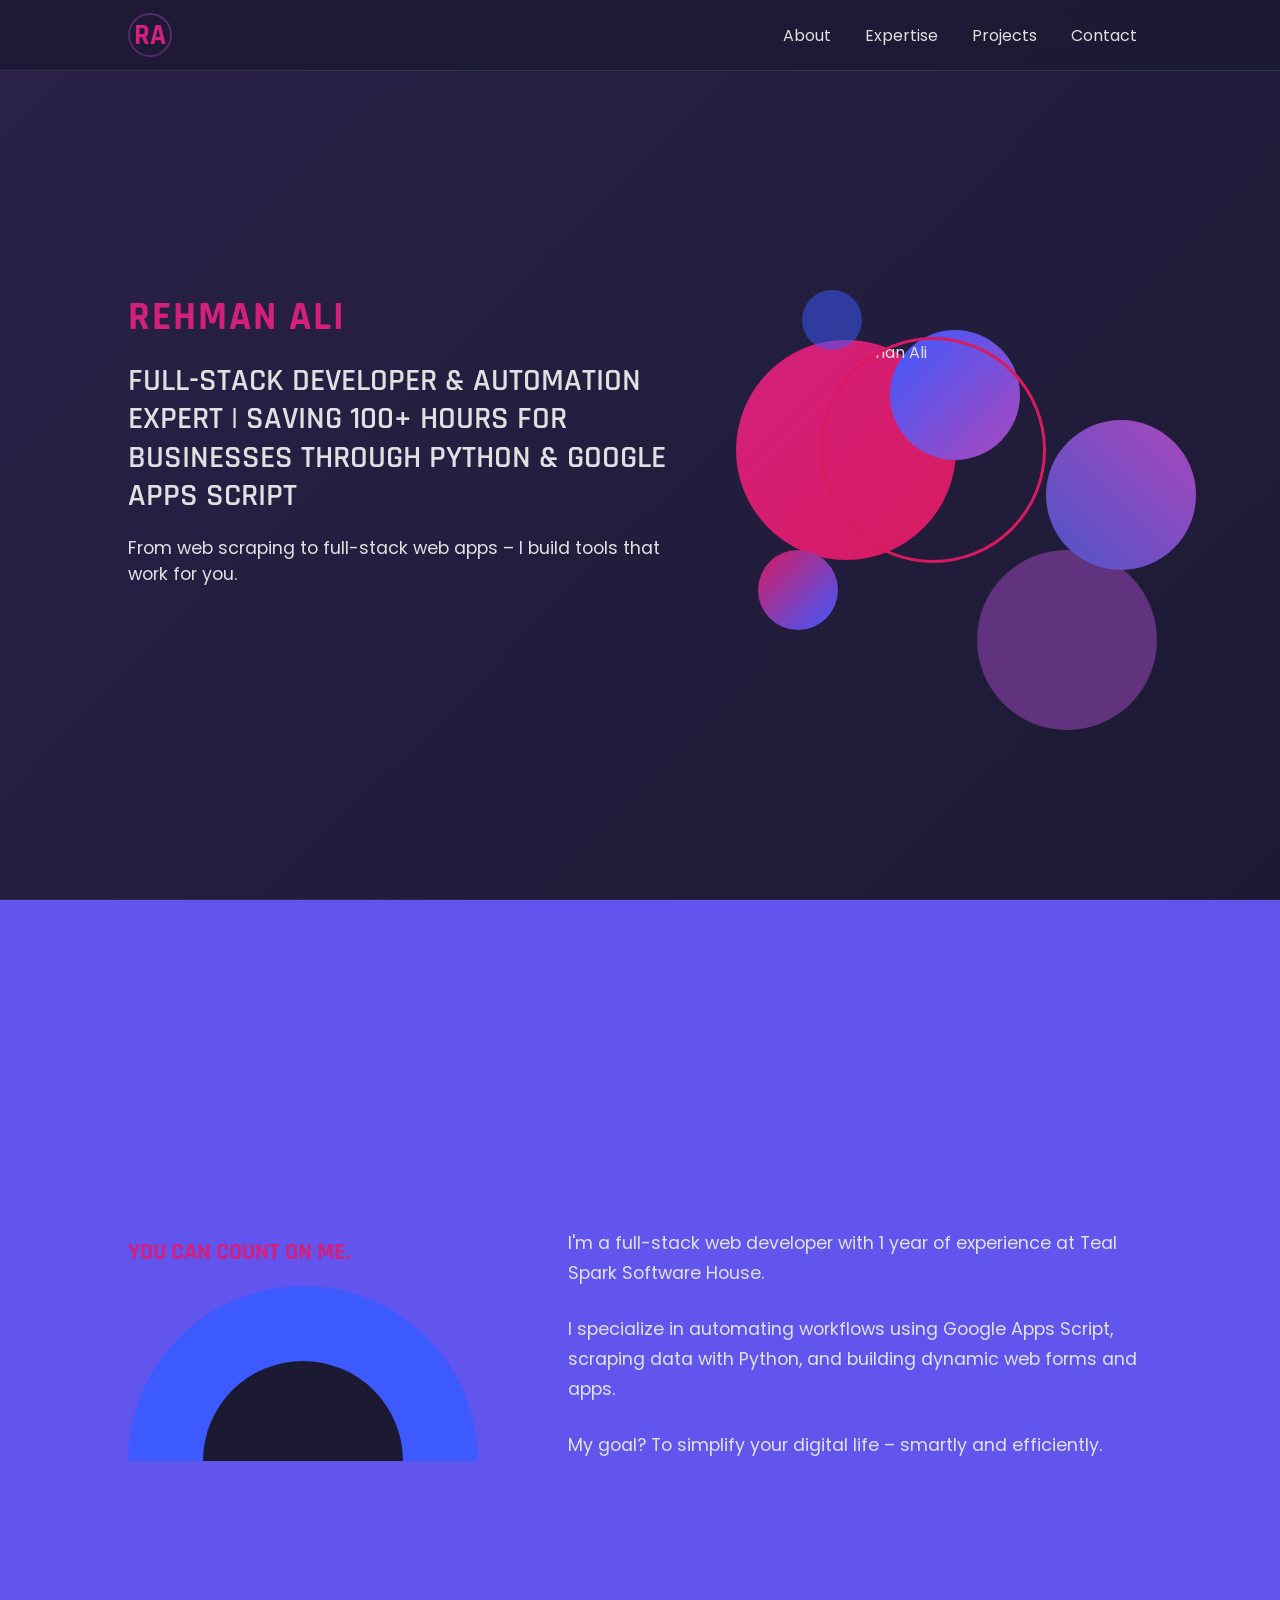
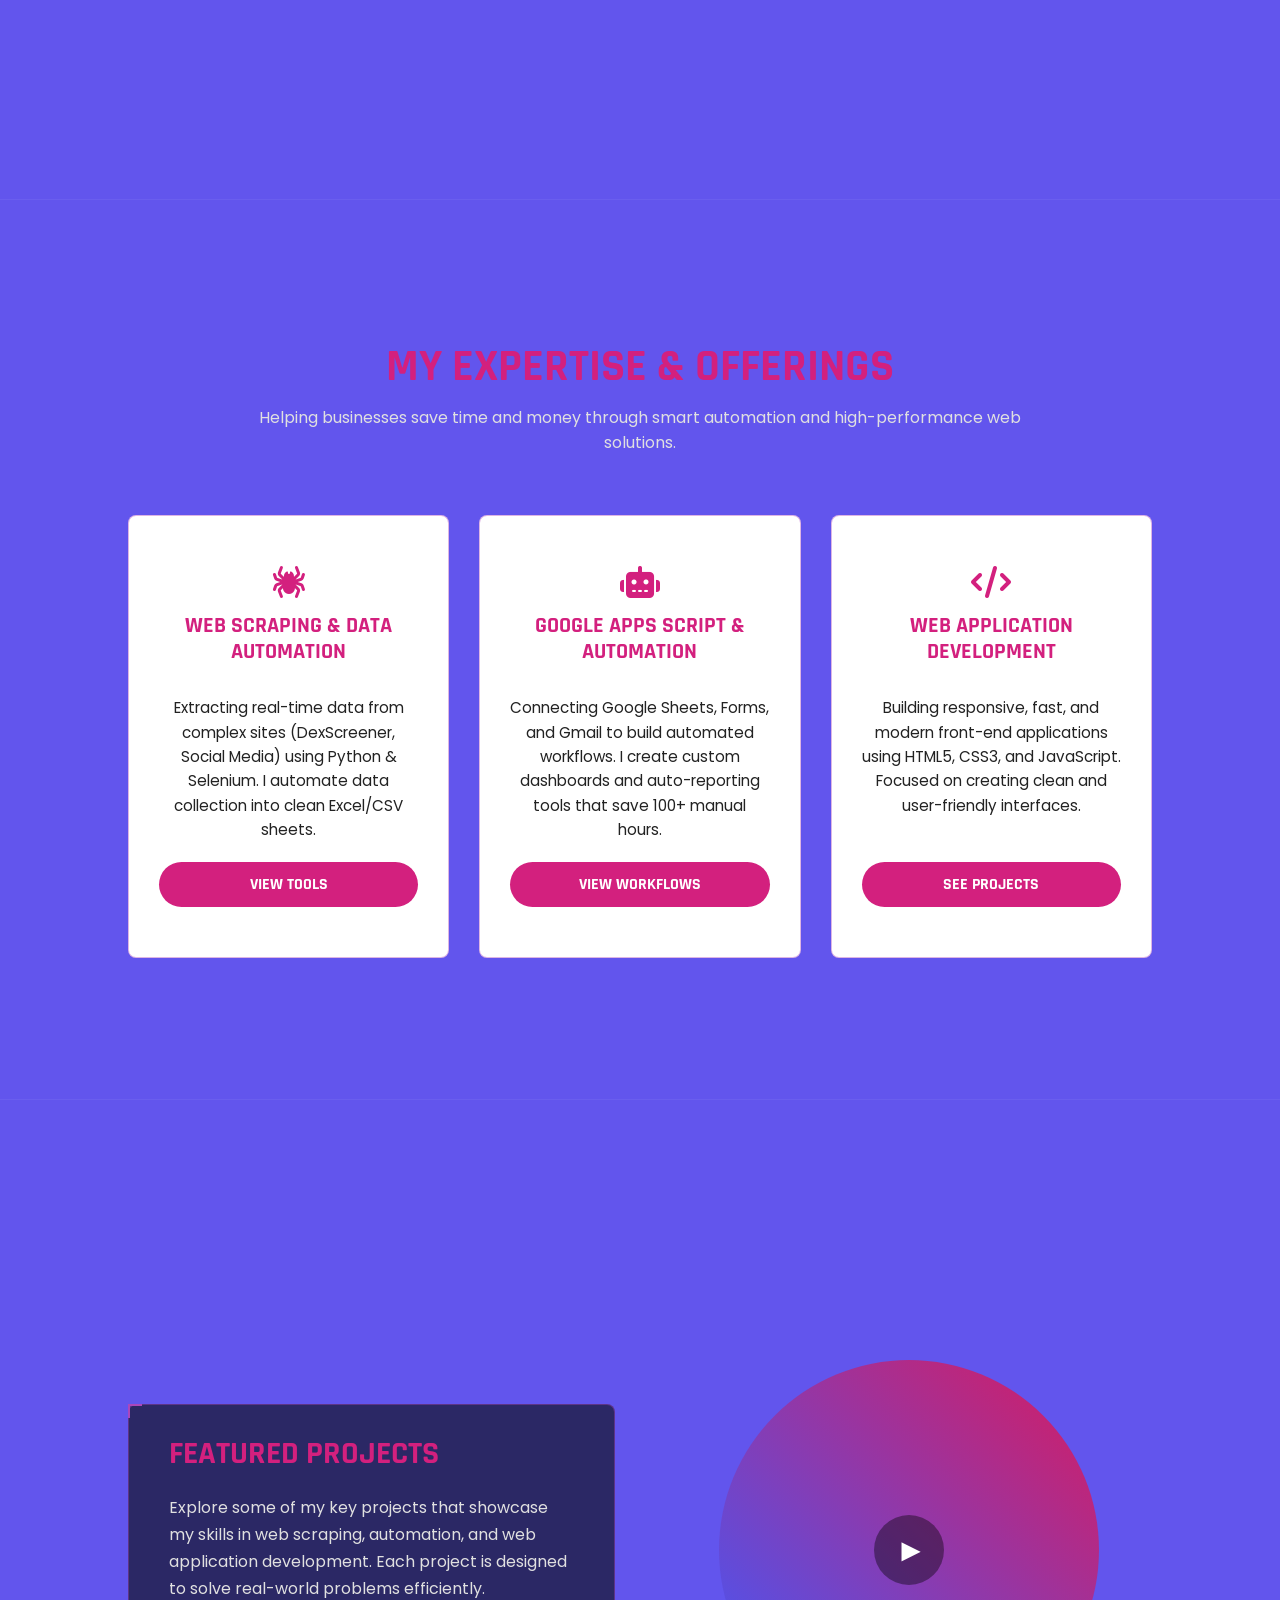
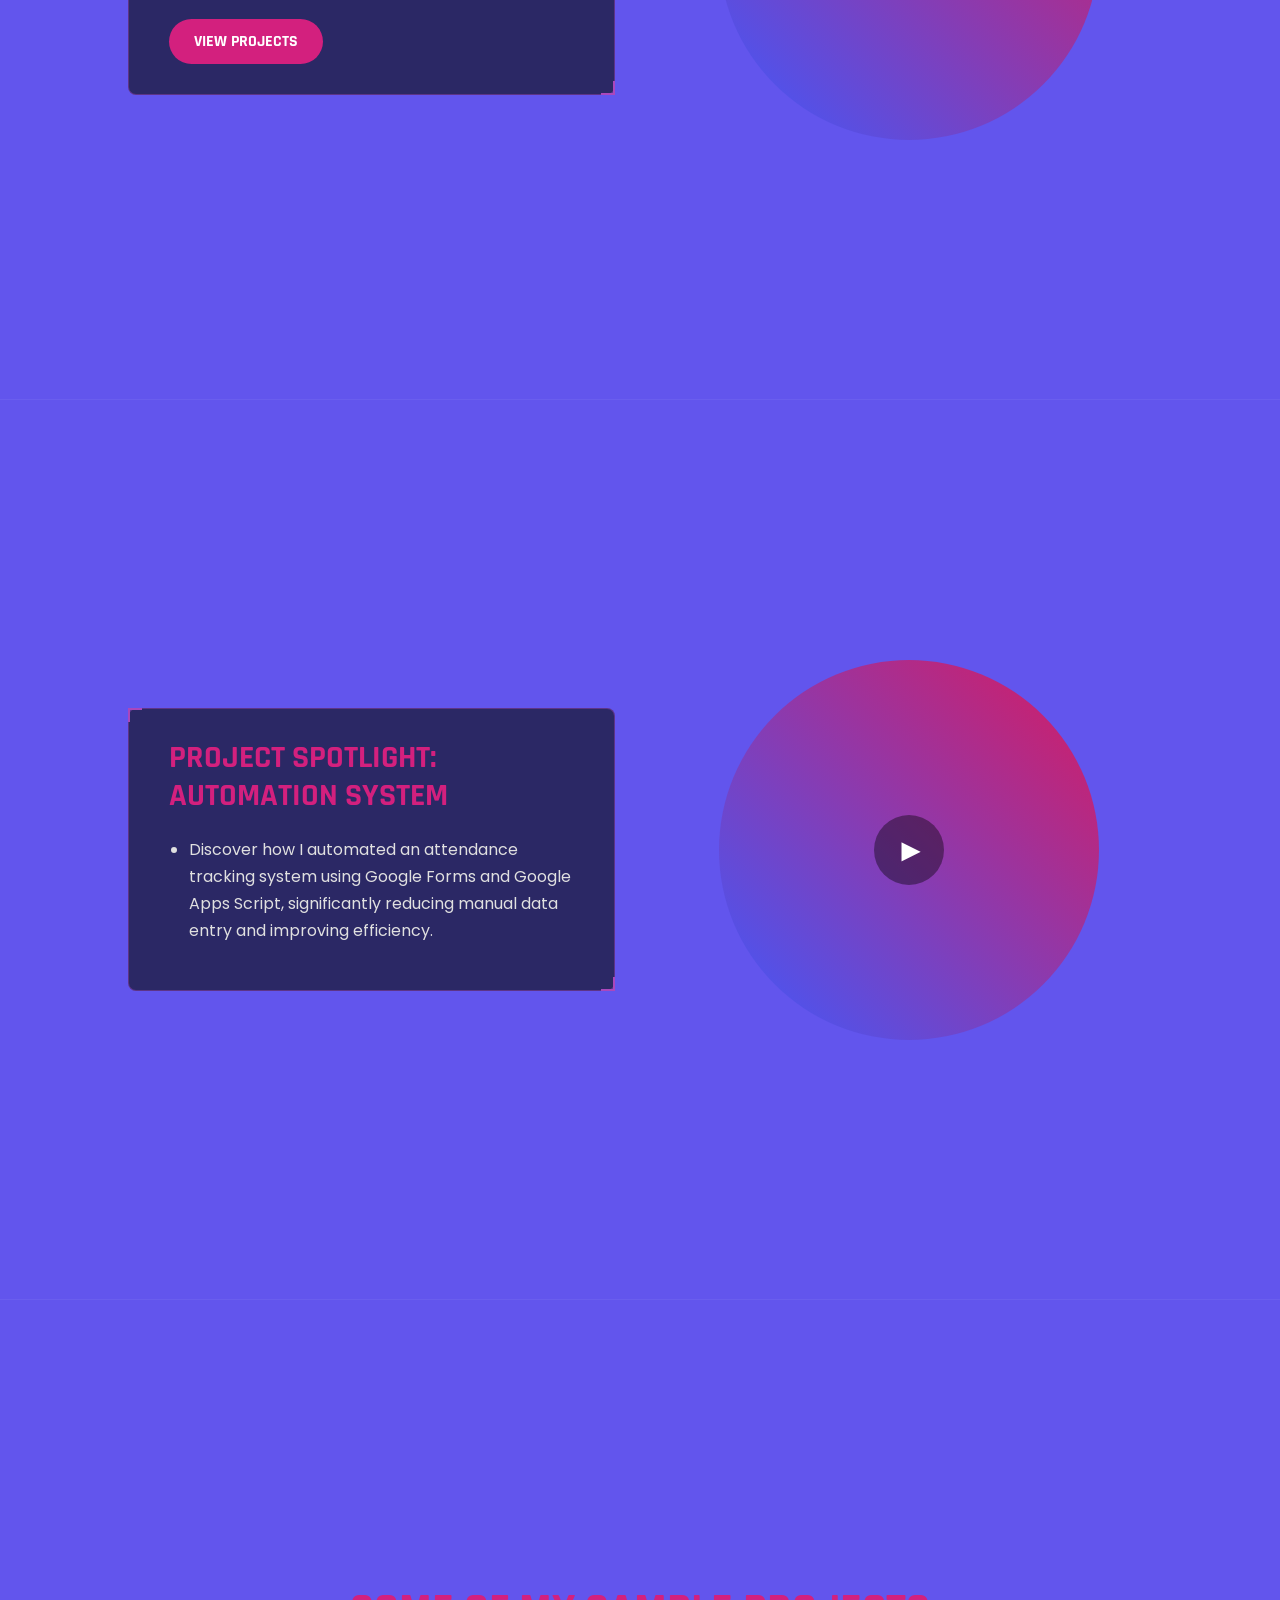
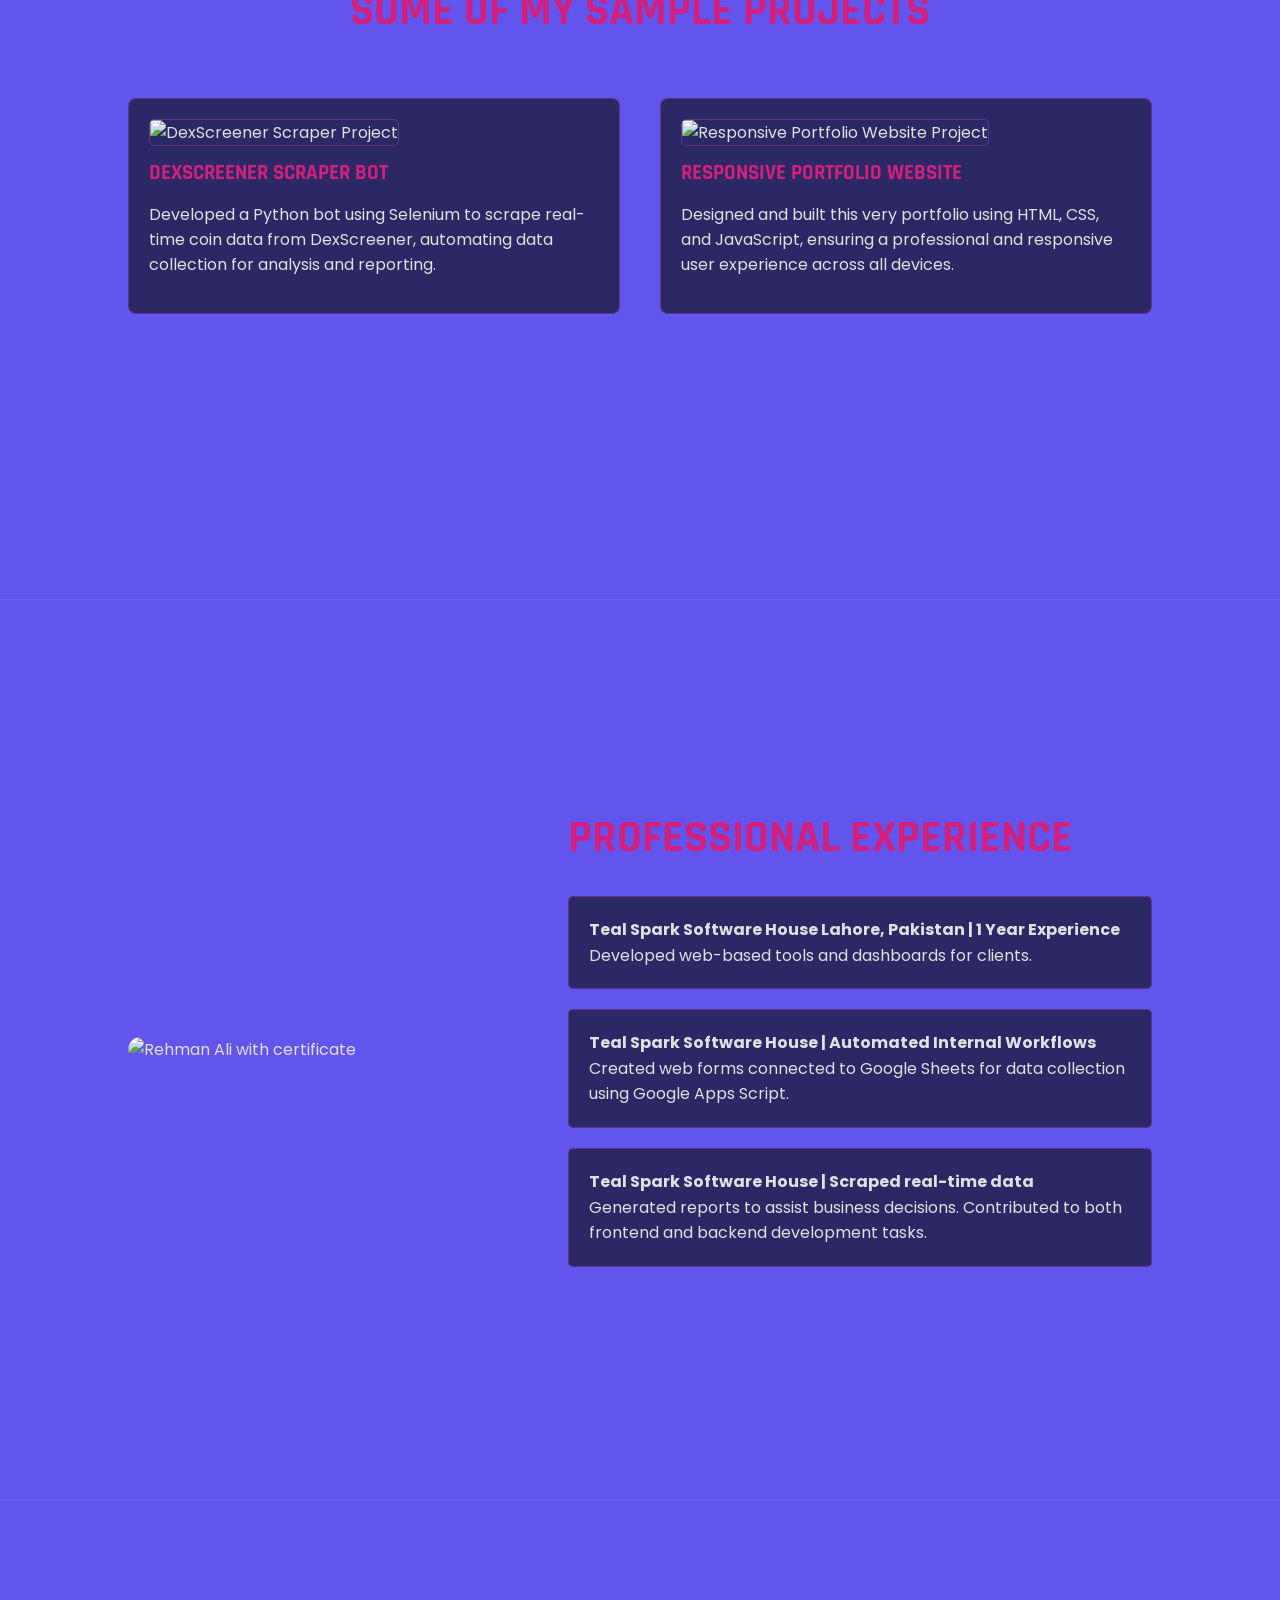
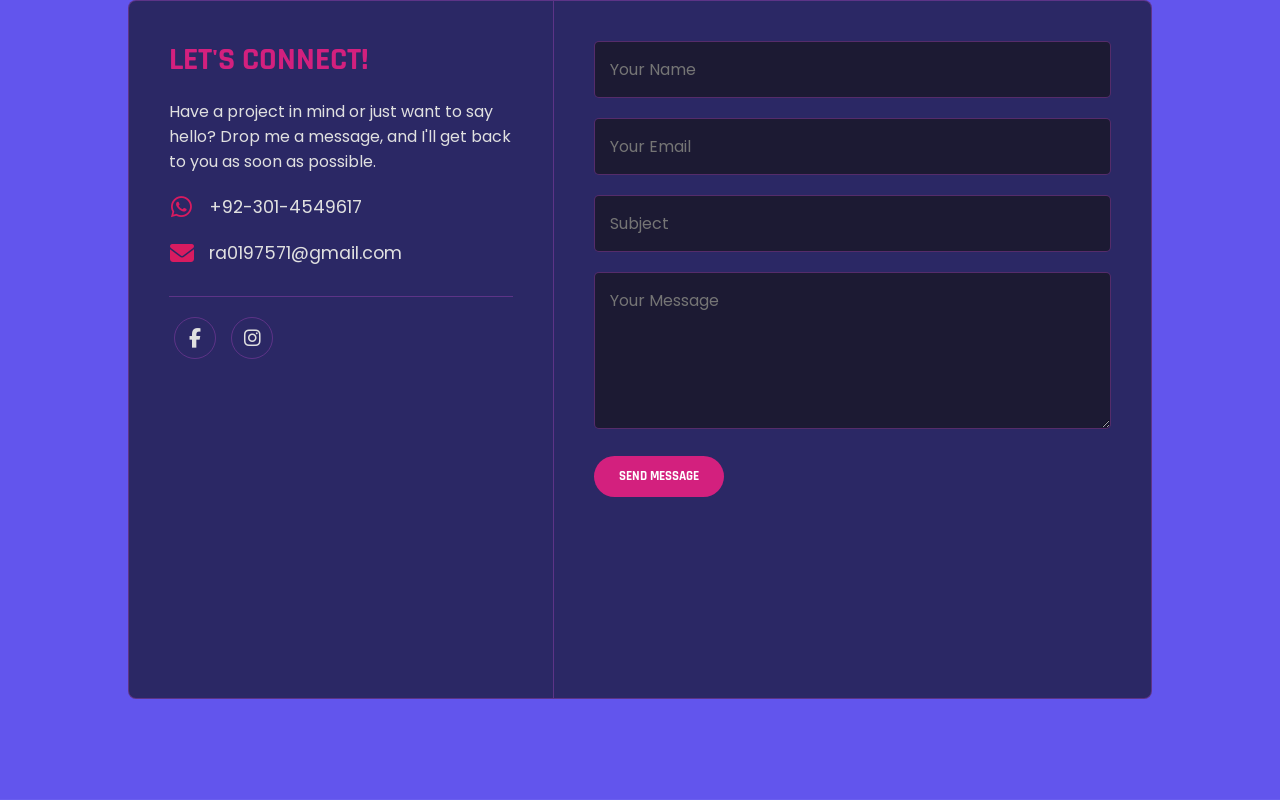
==== index.html @ ff8ee388 "fixed card text visibility and button styling" ====
<!DOCTYPE html>
<html lang="en">
<head>
    <meta charset="UTF-8">
    <meta name="viewport" content="width=device-width, initial-scale=1.0">
    <title>Rehman Ali - Digital Solutions Expert</title>
    
    <link rel="preconnect" href="https://fonts.googleapis.com">
    <link rel="preconnect" href="https://fonts.gstatic.com" crossorigin>
    <link href="https://fonts.googleapis.com/css2?family=Rajdhani:wght@600;700&family=Poppins:wght@300;400&display=swap" rel="stylesheet">
    
    <link rel="stylesheet" href="https://unpkg.com/aos@next/dist/aos.css" />
    <link rel="stylesheet" href="https://cdnjs.cloudflare.com/ajax/libs/font-awesome/6.4.0/css/all.min.css"/>
    
    <link rel="stylesheet" href="style.css">
</head>
<body>

    <!-- ===== NAVBAR ===== -->
    <nav class="navbar">
        <a href="#hero" class="nav-logo">RA</a>
        <div class="nav-links">
            <a href="#about">About</a>
            <a href="#expertise">Expertise</a>
            <a href="#featured-projects">Projects</a>
            <a href="#contact">Contact</a>
        </div>
    </nav>

    <!-- SECTION 1: HERO -->
    <section id="hero">
        <div class="hero-content anim-slide-in-left">
            <!-- Logo is now in Navbar -->
            <h1>REHMAN ALI</h1>
            <h2>
               Full-Stack Developer & Automation Expert | Saving 100+ Hours for Businesses through Python & Google Apps Script
            </h2>
            <p>From web scraping to full-stack web apps – I build tools that work for you.</p>
        </div>
        <div class="hero-visuals anim-slide-in-right">
            <div class="profile-pic-container">
                <img src="images/Screenshot 2025-06-13 110647.png" alt="Rehman Ali">
            </div>
            <div class="bubbles">
                <div class="bubble b1"></div><div class="bubble b2"></div><div class="bubble b3"></div>
                <div class="bubble b4"></div><div class="bubble b5"></div><div class="bubble b6"></div>
            </div>
        </div>
    </section>

    <!-- SECTION 2: ABOUT -->
    <section id="about" class="content-section">
        <div class="about-visual" data-aos="fade-right">
            <h3>YOU CAN COUNT ON ME.</h3>
            <div class="semi-circle-gauge"></div>
        </div>
        <div class="about-text" data-aos="fade-left">
            <p>I'm a full-stack web developer with 1 year of experience at Teal Spark Software House.</p>
            <p>I specialize in automating workflows using Google Apps Script, scraping data with Python, and building dynamic web forms and apps.</p>
            <p>My goal? To simplify your digital life – smartly and efficiently.</p>
        </div>
    </section>

    <!-- SECTION 3: EXPERTISE (WITH TABS) -->
    <section id="expertise" class="content-section">
    <div class="section-title" data-aos="fade-up">
        <h2>MY EXPERTISE & OFFERINGS</h2>
        <p>Helping businesses save time and money through smart automation and high-performance web solutions.</p>
    </div>
    <div class="expertise-cards">
        <!-- Card 1 -->
        <div class="card" data-aos="fade-up" data-aos-delay="100">
            <i class="fas fa-spider" style="font-size: 2rem; color: #d3207e; margin-bottom: 15px;"></i>
            <h3>WEB SCRAPING & DATA AUTOMATION</h3>
            <p style="font-size: 0.9rem; color: #e0e0e0; margin-bottom: 20px;">
                Extracting real-time data from complex sites (DexScreener, Social Media) using Python & Selenium. I automate data collection into clean Excel/CSV sheets.
            </p>
            <a href="https://github.com/ra0197571" class="learn-more-btn">View Tools</a>
        </div>

        <!-- Card 2 -->
        <div class="card" data-aos="fade-up" data-aos-delay="200">
            <i class="fas fa-robot" style="font-size: 2rem; color: #d3207e; margin-bottom: 15px;"></i>
            <h3>GOOGLE APPS SCRIPT & AUTOMATION</h3>
            <p style="font-size: 0.9rem; color: #e0e0e0; margin-bottom: 20px;">
                Connecting Google Sheets, Forms, and Gmail to build automated workflows. I create custom dashboards and auto-reporting tools that save 100+ manual hours.
            </p>
            <a href="https://github.com/ra0197571" class="learn-more-btn">View Workflows</a>
        </div>

        <!-- Card 3 -->
        <div class="card" data-aos="fade-up" data-aos-delay="300">
            <i class="fas fa-code" style="font-size: 2rem; color: #d3207e; margin-bottom: 15px;"></i>
            <h3>WEB APPLICATION DEVELOPMENT</h3>
            <p style="font-size: 0.9rem; color: #e0e0e0; margin-bottom: 20px;">
                Building responsive, fast, and modern front-end applications using HTML5, CSS3, and JavaScript. Focused on creating clean and user-friendly interfaces.
            </p>
            <a href="#featured-projects" class="learn-more-btn">See Projects</a>
        </div>
    </div>
</section>
    
    <!-- SECTION 4: FEATURED PROJECTS -->
    <section id="featured-projects" class="content-section project-layout">
        <div class="text-container" data-aos="fade-right">
            <div class="bordered-box">
                <h3>FEATURED PROJECTS</h3>
                <p>Explore some of my key projects that showcase my skills in web scraping, automation, and web application development. Each project is designed to solve real-world problems efficiently.</p>
                <a href="#sample-projects" class="learn-more-btn pink">View Projects</a>
            </div>
        </div>
        <div class="visual-container" data-aos="fade-left">
            <div class="video-circle">
                <video autoplay muted loop playsinline src="images/10822-226624975.mp4"></video>
                <div class="play-icon">►</div>
            </div>
        </div>
    </section>
    
    <!-- SECTION 5: PROJECT SPOTLIGHT -->
    <section id="project-spotlight" class="content-section project-layout">
        <div class="text-container" data-aos="fade-right">
            <div class="bordered-box">
                <h3>PROJECT SPOTLIGHT: AUTOMATION SYSTEM</h3>
                <ul>
                    <li>Discover how I automated an attendance tracking system using Google Forms and Google Apps Script, significantly reducing manual data entry and improving efficiency.</li>
                </ul>
            </div>
        </div>
        <div class="visual-container" data-aos="fade-left">
            <div class="video-circle">
                <video autoplay muted loop playsinline src="images/6963744-hd_1920_1080_25fps.mp4"></video>
                <div class="play-icon">►</div>
            </div>
        </div>
    </section>

    <!-- SECTION 6: SAMPLE PROJECTS -->
    <section id="sample-projects" class="content-section">
        <div class="section-title" data-aos="fade-up"><h2>SOME OF MY SAMPLE PROJECTS</h2></div>
        <div class="sample-cards">
            <div class="sample-card" data-aos="zoom-in-up" data-aos-delay="100">
                <img src="images/Screenshot 2025-06-13 105320.png" alt="DexScreener Scraper Project">
                <h4>DexScreener Scraper Bot</h4>
                <p>Developed a Python bot using Selenium to scrape real-time coin data from DexScreener, automating data collection for analysis and reporting.</p>
            </div>
            <div class="sample-card" data-aos="zoom-in-up" data-aos-delay="200">
                <img src="images/Screenshot 2025-06-14 094840.png" alt="Responsive Portfolio Website Project">
                <h4>Responsive Portfolio Website</h4>
                <p>Designed and built this very portfolio using HTML, CSS, and JavaScript, ensuring a professional and responsive user experience across all devices.</p>
            </div>
        </div>
    </section>

    <!-- SECTION 7: PROFESSIONAL EXPERIENCE -->
    <section id="experience" class="content-section">
        <div class="experience-visual" data-aos="zoom-in-right">
            <img src="images/WhatsApp_Image_2025-03-02_at_00.20.15_36ad9f35-removebg-preview (1).png" alt="Rehman Ali with certificate">
        </div>
        <div class="experience-details" data-aos="fade-left">
            <h2>PROFESSIONAL EXPERIENCE</h2>
            <div class="experience-box">
                <p><strong>Teal Spark Software House Lahore, Pakistan | 1 Year Experience</strong><br>Developed web-based tools and dashboards for clients.</p>
            </div>
            <div class="experience-box">
                <p><strong>Teal Spark Software House | Automated Internal Workflows</strong><br>Created web forms connected to Google Sheets for data collection using Google Apps Script.</p>
            </div>
            <div class="experience-box">
                <p><strong>Teal Spark Software House | Scraped real-time data</strong><br>Generated reports to assist business decisions. Contributed to both frontend and backend development tasks.</p>
            </div>
        </div>
    </section>

    <!-- SECTION 8: CONTACT (WITH FORM) -->
    <section id="contact" class="content-section">
        <div class="contact-container">
            <div class="contact-info" data-aos="fade-right">
                <h3>LET'S CONNECT!</h3>
                <p>Have a project in mind or just want to say hello? Drop me a message, and I'll get back to you as soon as possible.</p>
                <div class="info-item">
                    <i class="fab fa-whatsapp"></i>
                    <span>+92-301-4549617</span>
                </div>
                <div class="info-item">
                    <i class="fa fa-envelope"></i>
                    <span>ra0197571@gmail.com</span>
                </div>
                 <div class="social-links">
                    <a href="#" aria-label="Facebook"><i class="fab fa-facebook-f"></i></a>
                    <a href="#" aria-label="Instagram"><i class="fab fa-instagram"></i></a>
                </div>
            </div>
            
            <div class="contact-form-wrapper" data-aos="fade-left">
                <!-- IMPORTANT: Formspree.io se action URL yahan paste karein -->
                <form id="contact-form" action="https://formspree.io/f/mzzggybq" method="POST">
                    <div class="form-group">
                        <input type="text" name="name" placeholder="Your Name" required>
                    </div>
                    <div class="form-group">
                        <input type="email" name="email" placeholder="Your Email" required>
                    </div>
                    <div class="form-group">
                        <input type="text" name="subject" placeholder="Subject" required>
                    </div>
                    <div class="form-group">
                        <textarea name="message" rows="5" placeholder="Your Message" required></textarea>
                    </div>
                    <button type="submit" class="learn-more-btn pink">Send Message</button>
                    <!-- index.html file mein contact-form-wrapper ke andar -->
                </form>

                <!-- YEH NAYI LINE ADD KAREIN -->
                <div id="form-status"></div> 
                <!-- YEH NAYI LINE ADD KAREIN -->
                
            </div>
                </form>
            </div>
        </div>
    </section>

    <script src="https://unpkg.com/aos@next/dist/aos.js"></script>
    <script src="script.js"></script>

</body>
</html>
---- style.css ----
/* ===== GLOBAL STYLES & VARIABLES ===== */
:root {
    --bg-gradient: linear-gradient(135deg, #2a214a, #1c1a33);
    --dark-purple: #1a1a3a;
    --main-purple: #d3207e;
    --light-purple: #ab47bc;
    --bright-blue: #3d5afe;
    --bright-pink: #d81b60;
    --text-light: #e0e0e0;
    --text-heading: #d3207e;
    --border-color:  rgba(171, 71, 188, 0.4);
    --box : #14162c;
}

html {
    scroll-behavior: smooth;
}

body {
    background-color: #6255ed;
    background-image: var(--bg-gradient);
    background-attachment: fixed;
    color: var(--text-light);
    font-family: 'Poppins', sans-serif;
    margin: 0;
    overflow-x: hidden;
}

section {
    min-height: 100vh;
    display: flex;
    flex-wrap: wrap;
    align-items: center;
    justify-content: center;
    padding: 60px 10%;
    box-sizing: border-box;
    position: relative;
    overflow: hidden;
    border-bottom: 1px solid rgba(255,255,255,0.05);
}

h1, h2, h3, h4 {
    font-family: 'Rajdhani', sans-serif;
    text-transform: uppercase;
    color: var(--text-heading);
    margin: 0;
    line-height: 1.2;
}
.section-title { width: 100%; text-align: center; margin-bottom: 40px; }
.section-title h2 { font-size: 2.8rem; }
.section-title p { max-width: 800px; margin: 10px auto 0; }

@keyframes slideInLeft {
    from { transform: translateX(-100px); opacity: 0; }
    to { transform: translateX(0); opacity: 1; }
}
@keyframes slideInRight {
    from { transform: translateX(100px); opacity: 0; }
    to { transform: translateX(0); opacity: 1; }
}
.anim-slide-in-left { animation: slideInLeft 1s ease-out forwards; }
.anim-slide-in-right { animation: slideInRight 1s ease-out forwards; }
.hero-content h2 { animation-delay: 0.2s; }
.hero-content p { animation-delay: 0.4s; }

/* ===== 1. HERO SECTION ===== */
#hero { 
    justify-content: space-between; 
    gap: 40px;
    position: relative;
}
.hero-content { flex: 1; min-width: 300px; }
.logo { width: 50px; height: 50px; border: 2px solid var(--border-color); border-radius: 50%; display: flex; align-items: center; justify-content: center; font-size: 1.8rem; font-family: 'Rajdhani'; font-weight: 700; margin-bottom: 20px; }
.hero-content h1 { font-size: 2.5rem; letter-spacing: 2px; }
.hero-content h2 { font-size: 2rem; color: var(--text-light); font-weight: 600; margin: 20px 0; }
.hero-content p { font-size: 1.1rem; }
.hero-visuals { flex: 0.8; display: flex; align-items: center; justify-content: center; position: relative; min-height: 400px; }
.profile-pic-container { position: absolute; top: -18px; right: -9%; width: 220px; height: 220px; border-radius: 50%; overflow: hidden; z-index: 10; }
.profile-pic-container img { width: 100%; height: 100%; object-fit: cover; }
.bubbles { position: absolute; top: 0; left: 0; width: 100%; height: 100%; }
.bubble { position: absolute; border-radius: 50%; background: linear-gradient(135deg, rgba(61, 90, 254, 0.5), rgba(216, 27, 96, 0.5)); animation: bubble-zoom 12s infinite ease-in-out; }
@keyframes bubble-zoom { 0%, 100% { transform: scale(1); } 50% { transform: scale(1.2); } }
.b1 { background: linear-gradient(135deg, var(--main-purple), var(--bright-pink)); width: 220px; height: 220px; top: 50%; left: 30%; transform: translate(-50%, -50%); animation-delay: 0s; }
.b2 { background: linear-gradient(135deg, var(--bright-blue), var(--light-purple)); width: 130px; height: 130px; top: 20%; left: 40%; animation-delay: 0s; }
.b3 { background: rgba(142, 68, 173, 0.6); width: 180px; height: 180px; top: 75%; left: 60%; animation-delay: 4s; }
.b4 { background: linear-gradient(135deg, var(--bright-pink), var(--bright-blue)); width: 80px; height: 80px; bottom: 5%; left: 10%; animation-delay: 6s; }
.b5 { background: rgba(61, 90, 254, 0.5); width: 60px; height: 60px; top: 10%; left: 20%; animation-delay: 1s; }
.b6 { background: linear-gradient(45deg, #4e54c8, #ab47bc); width: 150px; height: 150px; bottom: 20%; right: -10%; animation-delay: 3s; }

/* ===== 2. ABOUT SECTION ===== */
#about { gap: 50px; }
.about-visual { flex: 1; text-align: left; }
.about-visual h3 { font-size: 1.5rem; margin-bottom: 20px; }
.about-text { flex: 1.5; }
.about-text p { font-size: 1.1rem; line-height: 1.7; margin-bottom: 1.5em; }
.semi-circle-gauge { width: 350px; height: 175px; position: relative; overflow: hidden; border-top-left-radius: 175px; border-top-right-radius: 175px; background: linear-gradient(90deg, var(--bright-blue) 0%, var(--bright-blue) 33.33%, var(--bright-pink) 33.33%, var(--bright-pink) 66.66%, var(--bright-blue) 66.66%, var(--bright-blue) 100%); background-size: 300% 100%; animation: push-wipe 4s ease-in-out infinite; }
.semi-circle-gauge::after { content: ''; position: absolute; z-index: 2; background: #1c1a33; width: 200px; height: 100px; border-top-left-radius: 200px; border-top-right-radius: 200px; bottom: 0; left: 50%; transform: translateX(-50%); }
@keyframes push-wipe { 0% { background-position: 0% 0; } 50% { background-position: 100% 0; } 100% { background-position: 0% 0; } }

/* ===== 3. EXPERTISE SECTION ===== */
#expertise { flex-direction: column; }
.expertise-cards { display: flex; gap: 30px; margin-top: 20px; width: 100%; justify-content: center; }
.card { background: #ffffff; border: 1px solid var(--border-color); padding: 50px 30px; border-radius: 8px; width: 300px; text-align: center; display: flex; flex-direction: column; justify-content: space-between; min-height: 200px; }
.card h3 { color: var(--main-purple); font-size: 1.4rem; margin-bottom: 20px; }
.learn-more-btn { background: var(--dark-purple); color: white; border: 1px solid var(--light-purple); padding: 10px 25px; border-radius: 5px; cursor: pointer; font-family: 'Poppins', sans-serif; font-weight: 400; margin-top: auto; transition: background 0.3s ease, color 0.3s ease; }
.learn-more-btn:hover { background: var(--light-purple); color: white; }
.learn-more-btn.pink { background: var(--bright-pink); border-color: var(--bright-pink); }
.learn-more-btn.pink:hover { background: transparent; }

/* ===== 4 & 5. PROJECT & SPOTLIGHT SECTIONS ===== */
.project-layout { gap: 50px; justify-content: space-between; }
.text-container { flex: 1; display: flex; align-items: center; }
.visual-container { flex: 1; display: flex; justify-content: center; align-items: center; }
.bordered-box { border: 1px solid var(--border-color); padding: 30px 40px; position: relative; }
.bordered-box::before, .bordered-box::after { content: ''; position: absolute; width: 12px; height: 12px; border-color: var(--light-purple); border-style: solid; }
.bordered-box::before { top: -1px; left: -1px; border-width: 2px 0 0 2px; }
.bordered-box::after { bottom: -1px; right: -1px; border-width: 0 2px 2px 0; }
.bordered-box h3 { font-size: 2rem; margin-bottom: 20px; }
.bordered-box p { line-height: 1.7; }
.bordered-box ul { padding-left: 20px; }
.bordered-box ul li { margin-bottom: 10px; line-height: 1.7; }
.video-circle { width: 350px; height: 350px; border-radius: 50%; padding: 15px; position: relative; background: linear-gradient(45deg, var(--bright-blue), var(--bright-pink)); }
.video-circle video { width: 100%; height: 100%; object-fit: cover; border-radius: 50%; }
.play-icon { position: absolute; top: 50%; left: 50%; transform: translate(-50%, -50%); font-size: 2rem; color: white; background: rgba(0,0,0,0.4); width: 70px; height: 70px; border-radius: 50%; display: flex; align-items: center; justify-content: center; padding-left: 5px; box-sizing: border-box; }

/* ===== 6. SAMPLE PROJECTS SECTION ===== */
#sample-projects { flex-direction: column; }
.sample-cards { display: flex; gap: 40px; margin-top: 20px; }
.sample-card { background: rgba(255, 255, 255, 0.03); padding: 20px; border-radius: 8px; flex: 1; }
.sample-card img { width: 100%; border-radius: 5px; margin-bottom: 15px; border: 1px solid var(--border-color); }
.sample-card h4 { font-size: 1.3rem; margin-bottom: 10px; }

/* ===== 7. EXPERIENCE SECTION ===== */
#experience { gap: 50px; }
.experience-visual { flex: 1; }
.experience-visual img { width: 143%; border-radius: 15px; }
.experience-details { flex: 1.5; }
.experience-details h2 { font-size: 2.8rem; margin-bottom: 30px; }
.experience-box { border: 1px solid var(--border-color); padding: 20px; margin-bottom: 20px; border-radius: 5px; background: rgba(0,0,0,0.1); }
.experience-box p { margin: 0; line-height: 1.6; }

/* ===== 8. CONTACT SECTION (GRAPH PART UPDATED) ===== */
.contact-box { width: 100%; }
.contact-detail { margin-bottom: 25px; }
.social-links { border-top: 1px solid var(--border-color); padding-top: 15px; margin-top: 20px; display: flex; align-items: center; }
.social-links span { font-family: 'Rajdhani'; font-weight: 600; text-transform: uppercase; margin-right: 20px; }
.social-links a { color: var(--text-light); text-decoration: none; font-size: 1.2rem; width: 40px; height: 40px; display: inline-flex; justify-content: center; align-items: center; border: 1px solid var(--border-color); border-radius: 50%; margin: 0 5px; transition: background 0.3s; }
.social-links a:hover { background: var(--main-purple); }

/* Yahan maine aapke graph-container ki styling ko theek kar diya hai */
.graph-container {
    border: 1px solid var(--border-color);
    background-color: #1a1a2e; /* Dark background for the graph */
    padding: 20px;
    border-radius: 15px; /* Softer corners */
    overflow: hidden; /* Crucial to contain the animation */
    width: 100%; /* Take full width of its parent */
    height: 350px; /* Give it a fixed height to look good */
    box-sizing: border-box; /* To include padding in width/height */
}
/* Yeh canvas ko container mein fit karne ke liye hai (Correction from 200% to 100%) */
#animatedGraphCanvas {
    display: block;
    width: 100%;
    height: 100%;
}


/* ===== RESPONSIVE DESIGN FOR MOBILE ===== */
@media (max-width: 992px) {
    section { padding: 60px 5%; }
    .project-layout, #experience, #about, #hero { flex-direction: column; }
    #hero { flex-direction: column-reverse; text-align: center; }
    .profile-pic-container { 
        position: relative;
        top: auto; 
        right: auto;
        margin: 0 auto 40px auto; 
        width: 180px;
        height: 180px;
    }
    .hero-content { margin-top: 0; }
    .hero-content h1 {font-size: 2rem;}
    .hero-content h2 {font-size: 1.5rem;}
    .expertise-cards, .sample-cards { flex-direction: column; }
    .card, .sample-card { width: auto; }
    .about-visual { text-align: center; }
    .semi-circle-gauge { margin: 0 auto; width: 300px; height: 150px; }
    #experience, #contact.project-layout { flex-direction: column; }
    .experience-visual { margin-bottom: 30px; }
}
/* ===== START: HOVER EFFECT FOR BOXES ===== */
/* Isse boxes par mouse le jaane par effect aayega */

/* Step 1: Hum sabhi boxes ko bata rahe hain ke effect smooth (dheere se) ho */
.card,
.sample-card,
.bordered-box,
.experience-box {
    transition: transform 0.3s ease, border-color 0.3s ease, box-shadow 0.3s ease;
}

/* Step 2: Hum bata rahe hain ke mouse le jaane par kya karna hai */
.card:hover,
.sample-card:hover,
.bordered-box:hover,
.experience-box:hover {
    transform: scale(1.03); /* Box ko thora sa zoom karein (3%) */
    border-color: var(--bright-pink); /* Border ka color pink karein */
    box-shadow: 0 8px 25px rgba(0, 0, 0, 0.2); /* Thora sa shadow add karein taake utha hua lage */
}

/* Yeh .bordered-box ke kono (corners) ko bhi pink kar dega */
.bordered-box:hover::before,
.bordered-box:hover::after {
    border-color: var(--bright-pink);
    transition: border-color 0.3s ease; /* Isme bhi transition daal di */
}

/* ===== END: HOVER EFFECT FOR BOXES ===== *//* ===== GLOBAL STYLES & VARIABLES ===== */
:root {
    --bg-gradient: linear-gradient(135deg, #2a214a, #1c1a33);
    --dark-purple: #1a1a3a;
    --main-purple: #d3207e;
    --light-purple: #ab47bc;
    --bright-blue: #3d5afe;
    --bright-pink: #d81b60;
    --text-light: #e0e0e0;
    --text-heading: #d3207e;
    --border-color: rgba(171, 71, 188, 0.4);
    --box-bg: rgba(20, 22, 44, 0.7);
}

html {
    scroll-behavior: smooth;
    scroll-padding-top: 80px; /* Navbar ki height ke liye padding */
}

body {
    background-color: #6255ed;
    background-image: var(--bg-gradient);
    background-attachment: fixed;
    color: var(--text-light);
    font-family: 'Poppins', sans-serif;
    margin: 0;
    overflow-x: hidden;
}

section {
    min-height: 100vh;
    display: flex;
    flex-wrap: wrap;
    align-items: center;
    justify-content: center;
    padding: 100px 10%;
    box-sizing: border-box;
    position: relative;
    overflow: hidden;
    border-bottom: 1px solid rgba(255,255,255,0.05);
}

h1, h2, h3, h4 {
    font-family: 'Rajdhani', sans-serif;
    text-transform: uppercase;
    color: var(--text-heading);
    margin: 0;
    line-height: 1.2;
}
.section-title { width: 100%; text-align: center; margin-bottom: 40px; }
.section-title h2 { font-size: 2.8rem; }
.section-title p { max-width: 800px; margin: 10px auto 0; }

@keyframes slideInLeft {
    from { transform: translateX(-100px); opacity: 0; }
    to { transform: translateX(0); opacity: 1; }
}
@keyframes slideInRight {
    from { transform: translateX(100px); opacity: 0; }
    to { transform: translateX(0); opacity: 1; }
}
.anim-slide-in-left { animation: slideInLeft 1s ease-out forwards; }
.anim-slide-in-right { animation: slideInRight 1s ease-out forwards; }
.hero-content h2 { animation-delay: 0.2s; }
.hero-content p { animation-delay: 0.4s; }

/* ===== NAVBAR ===== */
.navbar {
    background: rgba(28, 26, 51, 0.8);
    backdrop-filter: blur(10px);
    -webkit-backdrop-filter: blur(10px);
    border-bottom: 1px solid rgba(255,255,255,0.1);
    display: flex;
    justify-content: space-between;
    align-items: center;
    padding: 0 10%;
    height: 70px;
    position: fixed;
    top: 0;
    left: 0;
    width: 80%;
    z-index: 1000;
}
.nav-logo {
    font-size: 1.8rem;
    font-family: 'Rajdhani', sans-serif;
    font-weight: 700;
    color: var(--text-heading);
    text-decoration: none;
    border: 2px solid var(--border-color);
    width: 40px;
    height: 40px;
    display: flex;
    align-items: center;
    justify-content: center;
    border-radius: 50%;
}
.nav-links a {
    color: var(--text-light);
    text-decoration: none;
    margin: 0 15px;
    font-weight: 400;
    transition: color 0.3s ease;
}
.nav-links a:hover, .nav-links a.active {
    color: var(--bright-pink);
}


/* ===== 1. HERO SECTION ===== */
#hero { 
    justify-content: space-between; 
    gap: 40px;
    position: relative;
}
.hero-content { flex: 1; min-width: 300px; }
.hero-content h1 { font-size: 2.5rem; letter-spacing: 2px; }
.hero-content h2 { font-size: 2rem; color: var(--text-light); font-weight: 600; margin: 20px 0; }
.hero-content p { font-size: 1.1rem; }
.hero-visuals { flex: 0.8; display: flex; align-items: center; justify-content: center; position: relative; min-height: 400px; }
.profile-pic-container { position: absolute; top: 50%; left: 50%; transform: translate(-50%, -50%); width: 220px; height: 220px; border-radius: 50%; overflow: hidden; z-index: 10; border: 3px solid var(--bright-pink);}
.profile-pic-container img { width: 100%; height: 100%; object-fit: cover; }
.bubbles { position: absolute; top: 0; left: 0; width: 100%; height: 100%; }
.bubble { position: absolute; border-radius: 50%; background: linear-gradient(135deg, rgba(61, 90, 254, 0.5), rgba(216, 27, 96, 0.5)); animation: bubble-zoom 12s infinite ease-in-out; }
@keyframes bubble-zoom { 0%, 100% { transform: scale(1); } 50% { transform: scale(1.2); } }
.b1 { background: linear-gradient(135deg, var(--main-purple), var(--bright-pink)); width: 220px; height: 220px; top: 50%; left: 30%; transform: translate(-50%, -50%); animation-delay: 0s; }
.b2 { background: linear-gradient(135deg, var(--bright-blue), var(--light-purple)); width: 130px; height: 130px; top: 20%; left: 40%; animation-delay: 0s; }
.b3 { background: rgba(142, 68, 173, 0.6); width: 180px; height: 180px; top: 75%; left: 60%; animation-delay: 4s; }
.b4 { background: linear-gradient(135deg, var(--bright-pink), var(--bright-blue)); width: 80px; height: 80px; bottom: 5%; left: 10%; animation-delay: 6s; }
.b5 { background: rgba(61, 90, 254, 0.5); width: 60px; height: 60px; top: 10%; left: 20%; animation-delay: 1s; }
.b6 { background: linear-gradient(45deg, #4e54c8, #ab47bc); width: 150px; height: 150px; bottom: 20%; right: -10%; animation-delay: 3s; }

/* ===== 2. ABOUT SECTION ===== */
#about { gap: 50px; }
.about-visual { flex: 1; text-align: left; }
.about-visual h3 { font-size: 1.5rem; margin-bottom: 20px; }
.about-text { flex: 1.5; }
.about-text p { font-size: 1.1rem; line-height: 1.7; margin-bottom: 1.5em; }
.semi-circle-gauge { width: 350px; height: 175px; position: relative; overflow: hidden; border-top-left-radius: 175px; border-top-right-radius: 175px; background: linear-gradient(90deg, var(--bright-blue) 0%, var(--bright-blue) 33.33%, var(--bright-pink) 33.33%, var(--bright-pink) 66.66%, var(--bright-blue) 66.66%, var(--bright-blue) 100%); background-size: 300% 100%; animation: push-wipe 4s ease-in-out infinite; }
.semi-circle-gauge::after { content: ''; position: absolute; z-index: 2; background: #1c1a33; width: 200px; height: 100px; border-top-left-radius: 200px; border-top-right-radius: 200px; bottom: 0; left: 50%; transform: translateX(-50%); }
@keyframes push-wipe { 0% { background-position: 0% 0; } 50% { background-position: 100% 0; } 100% { background-position: 0% 0; } }

/* ===== 3. EXPERTISE TABS SECTION ===== */
#expertise { flex-direction: column; }
.tabs-container {
    width: 100%;
    max-width: 900px;
    background: var(--box-bg);
    border: 1px solid var(--border-color);
    border-radius: 8px;
    padding: 30px;
}
.tab-buttons {
    display: flex;
    border-bottom: 1px solid var(--border-color);
    margin-bottom: 20px;
}
.tab-button {
    background: transparent;
    border: none;
    color: var(--text-light);
    padding: 15px 25px;
    font-size: 1rem;
    font-family: 'Poppins', sans-serif;
    cursor: pointer;
    transition: color 0.3s ease, border-bottom 0.3s ease;
    border-bottom: 3px solid transparent;
    margin-bottom: -1px; /* To align with container border */
}
.tab-button.active {
    color: var(--bright-pink);
    border-bottom-color: var(--bright-pink);
}
.tab-content {
    display: none;
    animation: fadeIn 0.5s ease;
}
.tab-content.active {
    display: block;
}
.tab-content h3 { font-size: 1.6rem; margin-bottom: 15px; }
.tab-content p { line-height: 1.7; }
@keyframes fadeIn { from { opacity: 0; } to { opacity: 1; } }

/* ===== 4 & 5. PROJECT & SPOTLIGHT SECTIONS ===== */
.project-layout { gap: 50px; justify-content: space-between; }
.text-container { flex: 1; display: flex; align-items: center; }
.visual-container { flex: 1; display: flex; justify-content: center; align-items: center; }
.bordered-box { border: 1px solid var(--border-color); padding: 30px 40px; position: relative; background: var(--box-bg); border-radius: 8px; }
.bordered-box::before, .bordered-box::after { content: ''; position: absolute; width: 12px; height: 12px; border-color: var(--light-purple); border-style: solid; transition: border-color 0.3s ease; }
.bordered-box::before { top: -1px; left: -1px; border-width: 2px 0 0 2px; }
.bordered-box::after { bottom: -1px; right: -1px; border-width: 0 2px 2px 0; }
.bordered-box h3 { font-size: 2rem; margin-bottom: 20px; }
.bordered-box p { line-height: 1.7; }
.bordered-box ul { padding-left: 20px; }
.bordered-box ul li { margin-bottom: 10px; line-height: 1.7; }
.video-circle { width: 350px; height: 350px; border-radius: 50%; padding: 15px; position: relative; background: linear-gradient(45deg, var(--bright-blue), var(--bright-pink)); }
.video-circle video { width: 100%; height: 100%; object-fit: cover; border-radius: 50%; }
.play-icon { position: absolute; top: 50%; left: 50%; transform: translate(-50%, -50%); font-size: 2rem; color: white; background: rgba(0,0,0,0.4); width: 70px; height: 70px; border-radius: 50%; display: flex; align-items: center; justify-content: center; padding-left: 5px; box-sizing: border-box; }

/* ===== 6. SAMPLE PROJECTS SECTION ===== */
#sample-projects { flex-direction: column; }
.sample-cards { display: flex; gap: 40px; margin-top: 20px; }
.sample-card { background: var(--box-bg); border: 1px solid var(--border-color); padding: 20px; border-radius: 8px; flex: 1; }
.sample-card img { width: 100%; border-radius: 5px; margin-bottom: 15px; border: 1px solid var(--border-color); }
.sample-card h4 { font-size: 1.3rem; margin-bottom: 10px; }

/* ===== 7. EXPERIENCE SECTION ===== */
#experience { gap: 50px; }
.experience-visual { flex: 1; }
.experience-visual img { max-width: 100%; border-radius: 15px; }
.experience-details { flex: 1.5; }
.experience-details h2 { font-size: 2.8rem; margin-bottom: 30px; }
.experience-box { border: 1px solid var(--border-color); padding: 20px; margin-bottom: 20px; border-radius: 5px; background: var(--box-bg); }
.experience-box p { margin: 0; line-height: 1.6; }

/* ===== 8. CONTACT SECTION (WITH FORM) ===== */
#contact {
    align-items: stretch; /* To make columns equal height */
}
.contact-container {
    display: flex;
    width: 100%;
    background: var(--box-bg);
    border: 1px solid var(--border-color);
    border-radius: 8px;
    overflow: hidden;
}
.contact-info {
    flex: 1;
    padding: 40px;
    border-right: 1px solid var(--border-color);
}
.contact-info h3 {
    font-size: 2rem;
    margin-bottom: 20px;
}
.info-item {
    display: flex;
    align-items: center;
    margin: 20px 0;
    font-size: 1.1rem;
}
.info-item i {
    color: var(--bright-pink);
    font-size: 1.5rem;
    margin-right: 15px;
    width: 25px;
    text-align: center;
}
.social-links { 
    margin-top: 30px; 
    padding-top: 20px; 
    border-top: 1px solid var(--border-color);
}
.social-links a { 
    color: var(--text-light); 
    text-decoration: none; 
    font-size: 1.2rem; 
    width: 40px; height: 40px; 
    display: inline-flex; justify-content: center; align-items: center; 
    border: 1px solid var(--border-color); 
    border-radius: 50%; margin-right: 10px; 
    transition: background 0.3s, border-color 0.3s; 
}
.social-links a:hover { 
    background: var(--main-purple); 
    border-color: var(--main-purple);
}

.contact-form-wrapper {
    flex: 1.5;
    padding: 40px;
}
.form-group {
    margin-bottom: 20px;
}
#contact-form input, #contact-form textarea {
    width: 100%;
    padding: 15px;
    background: #1c1a33;
    border: 1px solid var(--border-color);
    border-radius: 5px;
    color: var(--text-light);
    font-family: 'Poppins', sans-serif;
    font-size: 1rem;
    box-sizing: border-box;
    transition: border-color 0.3s ease;
}
#contact-form input:focus, #contact-form textarea:focus {
    outline: none;
    border-color: var(--bright-pink);
}

/* ===== BUTTONS ===== */
.learn-more-btn { 
    background: transparent; 
    color: white; 
    border: 1px solid var(--light-purple); 
    padding: 12px 30px; 
    border-radius: 5px; cursor: pointer; 
    font-family: 'Poppins', sans-serif; 
    font-weight: 400; 
    text-transform: uppercase;
    text-decoration: none;
    display: inline-block;
    transition: background 0.3s ease, color 0.3s ease; 
}
.learn-more-btn:hover { 
    background: var(--light-purple); 
    color: white; 
}
.learn-more-btn.pink { 
    border-color: var(--bright-pink); 
    color: var(--bright-pink);
}
.learn-more-btn.pink:hover { 
    background: var(--bright-pink);
    color: white; 
}


/* ===== HOVER EFFECTS FOR BOXES (CONSOLIDATED) ===== */
.sample-card, .bordered-box, .experience-box {
    transition: transform 0.3s ease, border-color 0.3s ease, box-shadow 0.3s ease;
}
.sample-card:hover, .bordered-box:hover, .experience-box:hover {
    transform: translateY(-10px);
    border-color: var(--bright-pink);
    box-shadow: 0 10px 30px rgba(0, 0, 0, 0.3);
}
.bordered-box:hover::before, .bordered-box:hover::after {
    border-color: var(--bright-pink);
}

/* ===== RESPONSIVE DESIGN FOR MOBILE ===== */
@media (max-width: 992px) {
    html { scroll-padding-top: 60px; }
    .navbar { height: 60px; padding: 0 5%; width: 90%; }
    .nav-links a { margin: 0 10px; font-size: 0.9rem; }
    
    section { padding: 80px 5%; }
    
    .project-layout, #experience, #about, #hero { flex-direction: column; }
    #hero { flex-direction: column-reverse; text-align: center; }
    
    .profile-pic-container { 
        position: relative;
        top: auto; left: auto; transform: none;
        margin: 0 auto 40px auto; 
        width: 180px; height: 180px;
    }
    .hero-content { margin-top: 0; }
    .hero-content h1 {font-size: 2rem;}
    .hero-content h2 {font-size: 1.5rem;}
    
    .about-visual { text-align: center; }
    .semi-circle-gauge { margin: 0 auto; width: 300px; height: 150px; }
    
    .tab-buttons { flex-wrap: wrap; justify-content: center; }
    .tab-button { font-size: 0.9rem; padding: 12px 15px; }

    .sample-cards { flex-direction: column; }
    
    #experience, #contact.project-layout { flex-direction: column; }
    .experience-visual { margin-bottom: 30px; }

    .contact-container { flex-direction: column; }
    .contact-info { border-right: none; border-bottom: 1px solid var(--border-color); }
}

@media (max-width: 768px) {
    .nav-links { display: none; /* Simple hiding for now, can be replaced with a hamburger menu later */ }
}
/* style.css ke akhir mein paste karein */

#form-status {
    margin-top: 20px;
    padding: 15px;
    border-radius: 5px;
    text-align: center;
    font-weight: 500;
    display: none; /* Shuru mein chupa hua hoga */
}

#form-status.success {
    background-color: rgba(46, 204, 113, 0.2); /* Green background */
    color: #2ecc71; /* Green text */
    display: block; /* Success par dikhana hai */
}

#form-status.error {
    background-color: rgba(231, 76, 60, 0.2); /* Red background */
    color: #e74c3c; /* Red text */
    display: block; /* Error par dikhana hai */
}
/* Expertise Card Text Fix - For White Background */
.card p {
    color: #222222 !important; /* Deep Black/Gray taake parha jaye */
    font-size: 0.95rem !important;
    line-height: 1.6 !important;
    margin-top: 10px;
    margin-bottom: 20px;
    text-transform: none; /* Description ko capital nahi hona chahiye */
}

/* Button ko Professional Look Do */
.learn-more-btn {
    background-color: #d3207e !important; /* Pink color */
    color: #ffffff !important; /* White text */
    padding: 12px 25px !important;
    border-radius: 30px !important; /* Round corners */
    border: none !important;
    font-family: 'Rajdhani', sans-serif;
    font-weight: 700;
    text-decoration: none;
    display: inline-block;
    cursor: pointer;
    transition: 0.3s ease-in-out;
}

.learn-more-btn:hover {
    background-color: #1a1a3a !important; /* Hover par dark purple */
    transform: translateY(-3px); /* Thora sa upar uthay ga */
    box-shadow: 0 5px 15px rgba(211, 32, 126, 0.4);
}
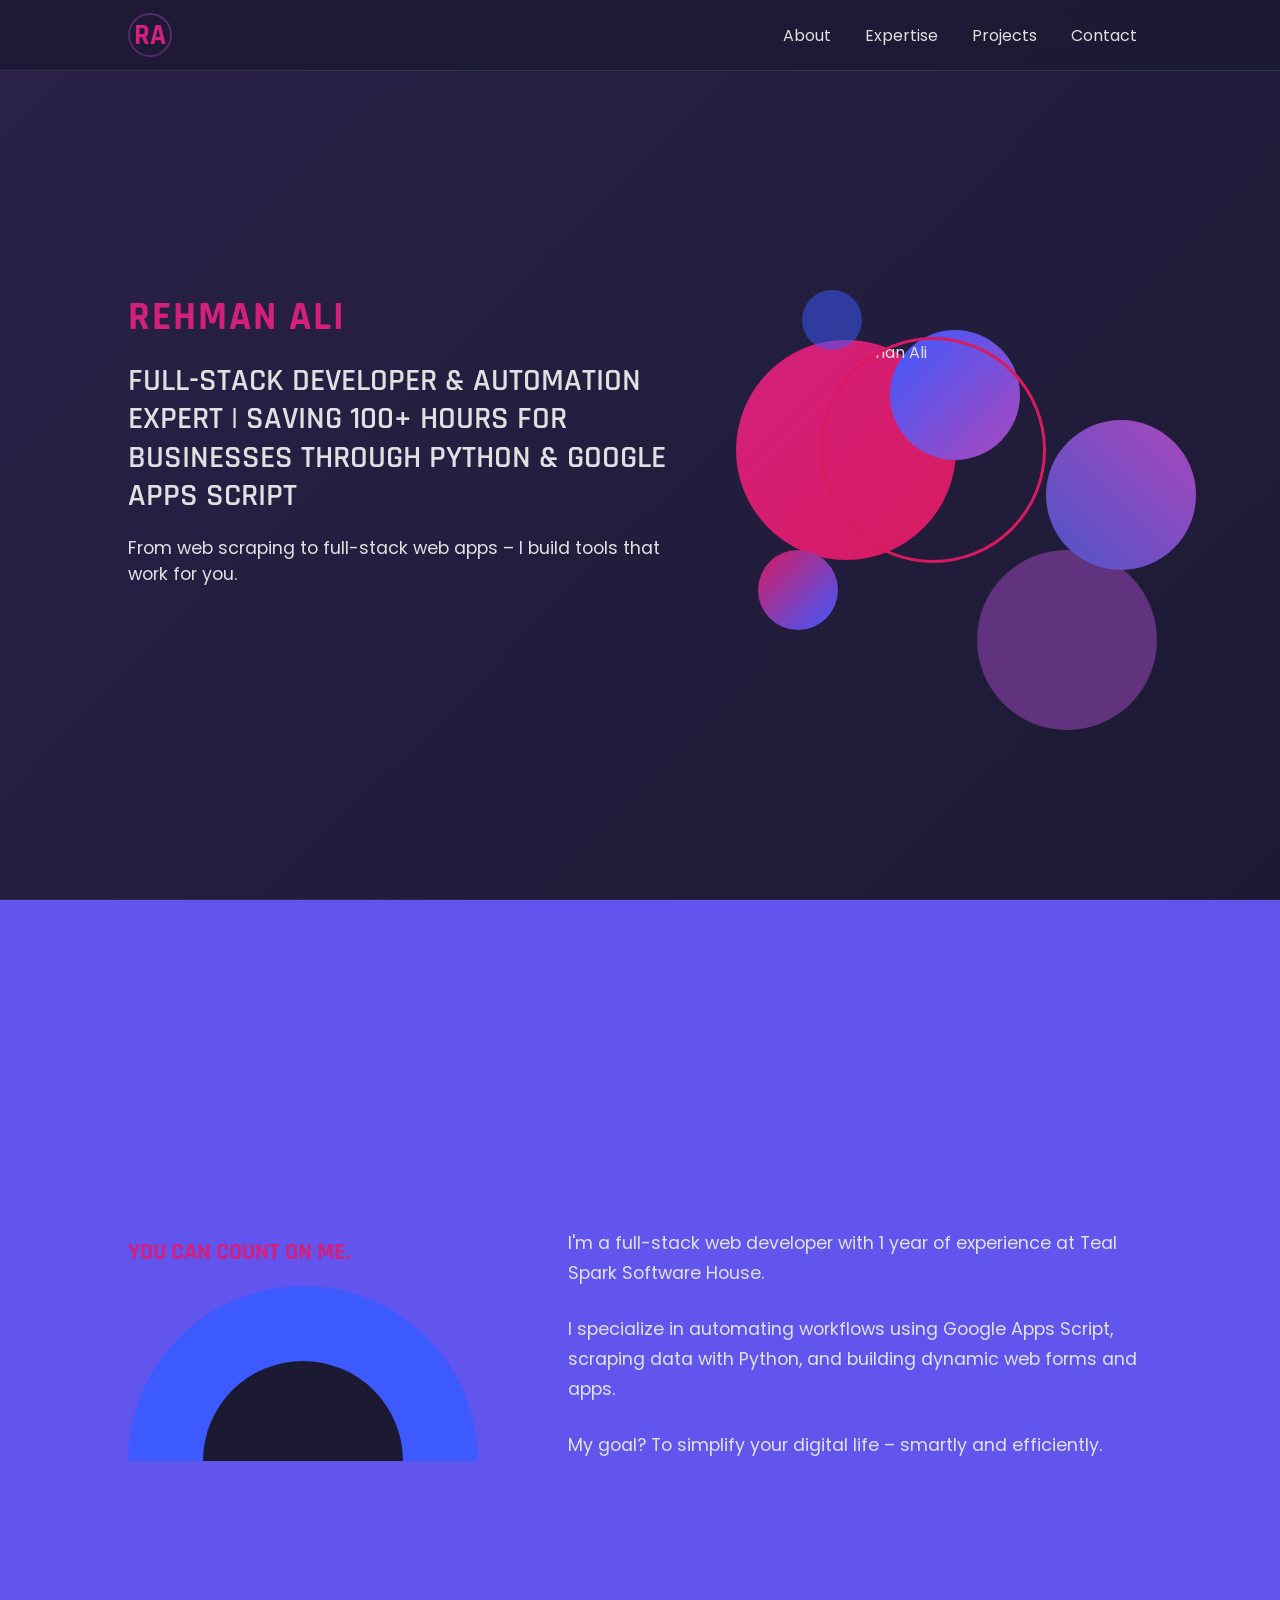
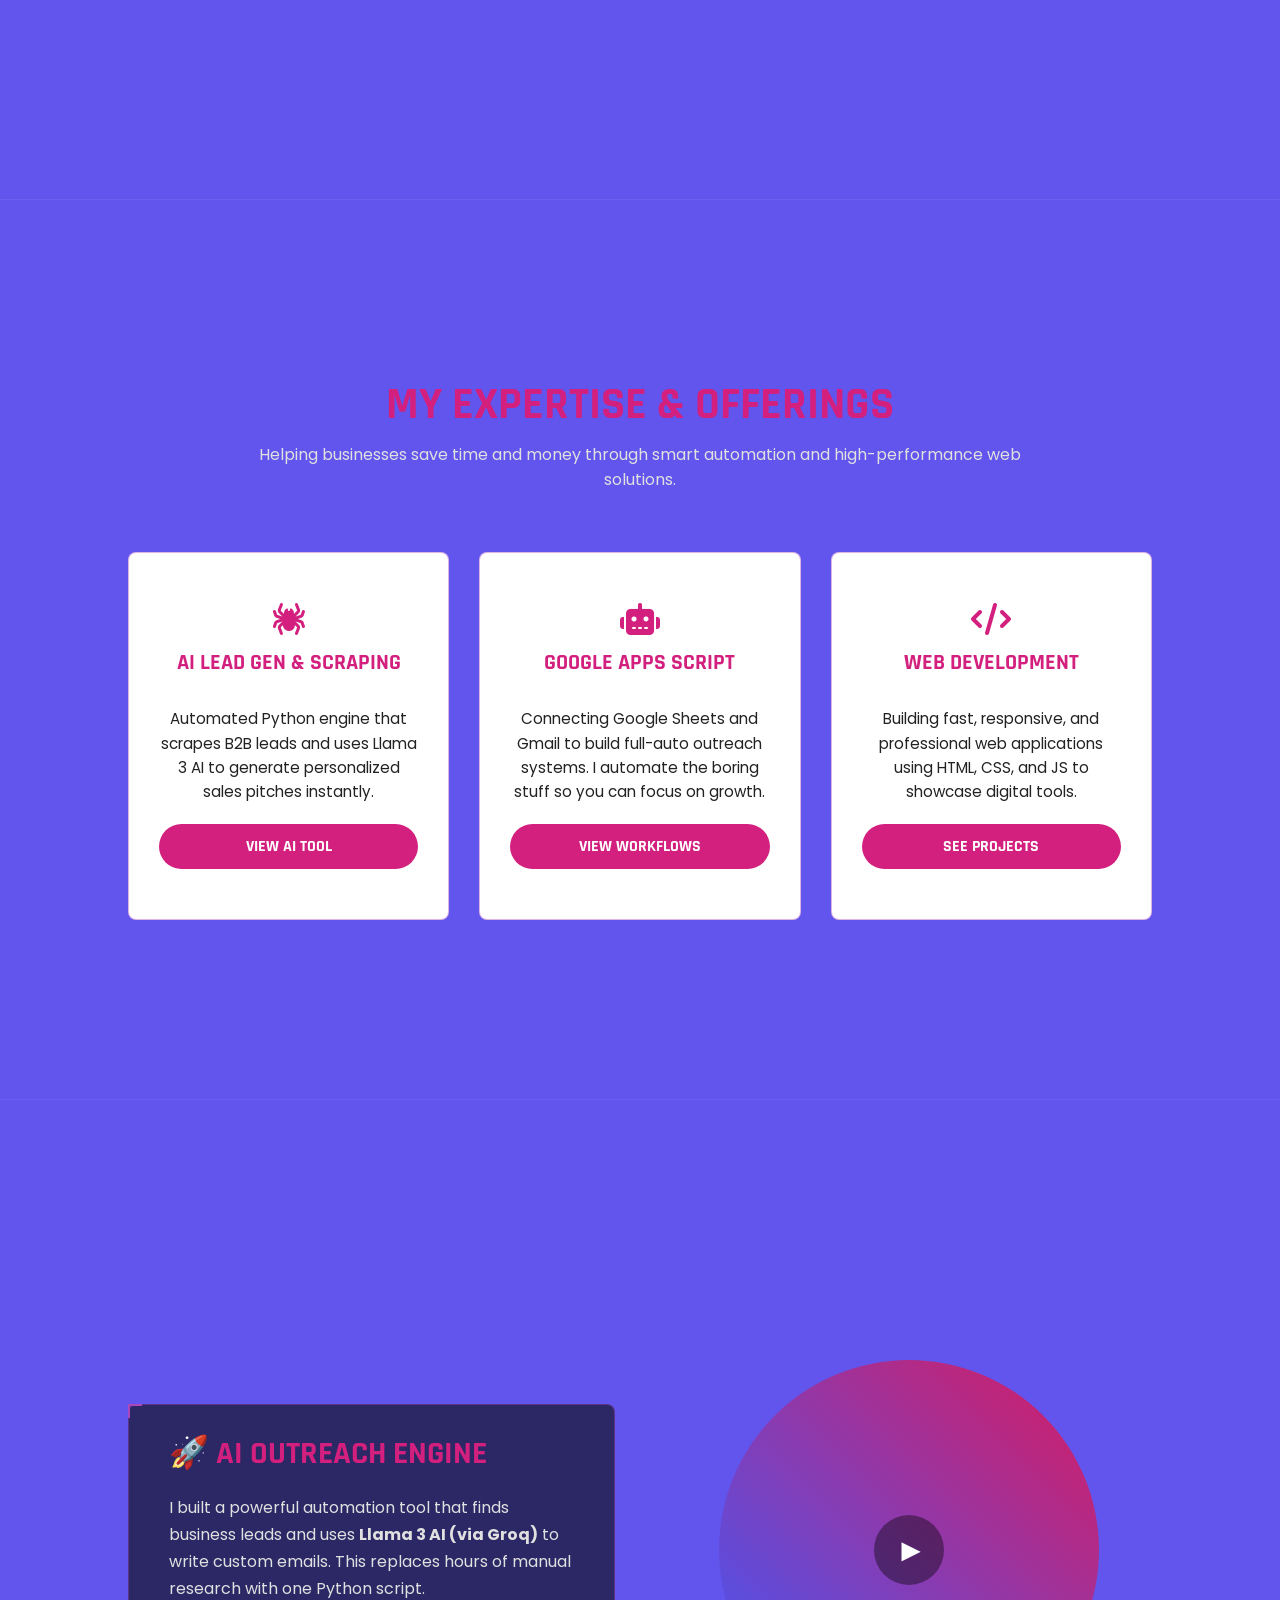
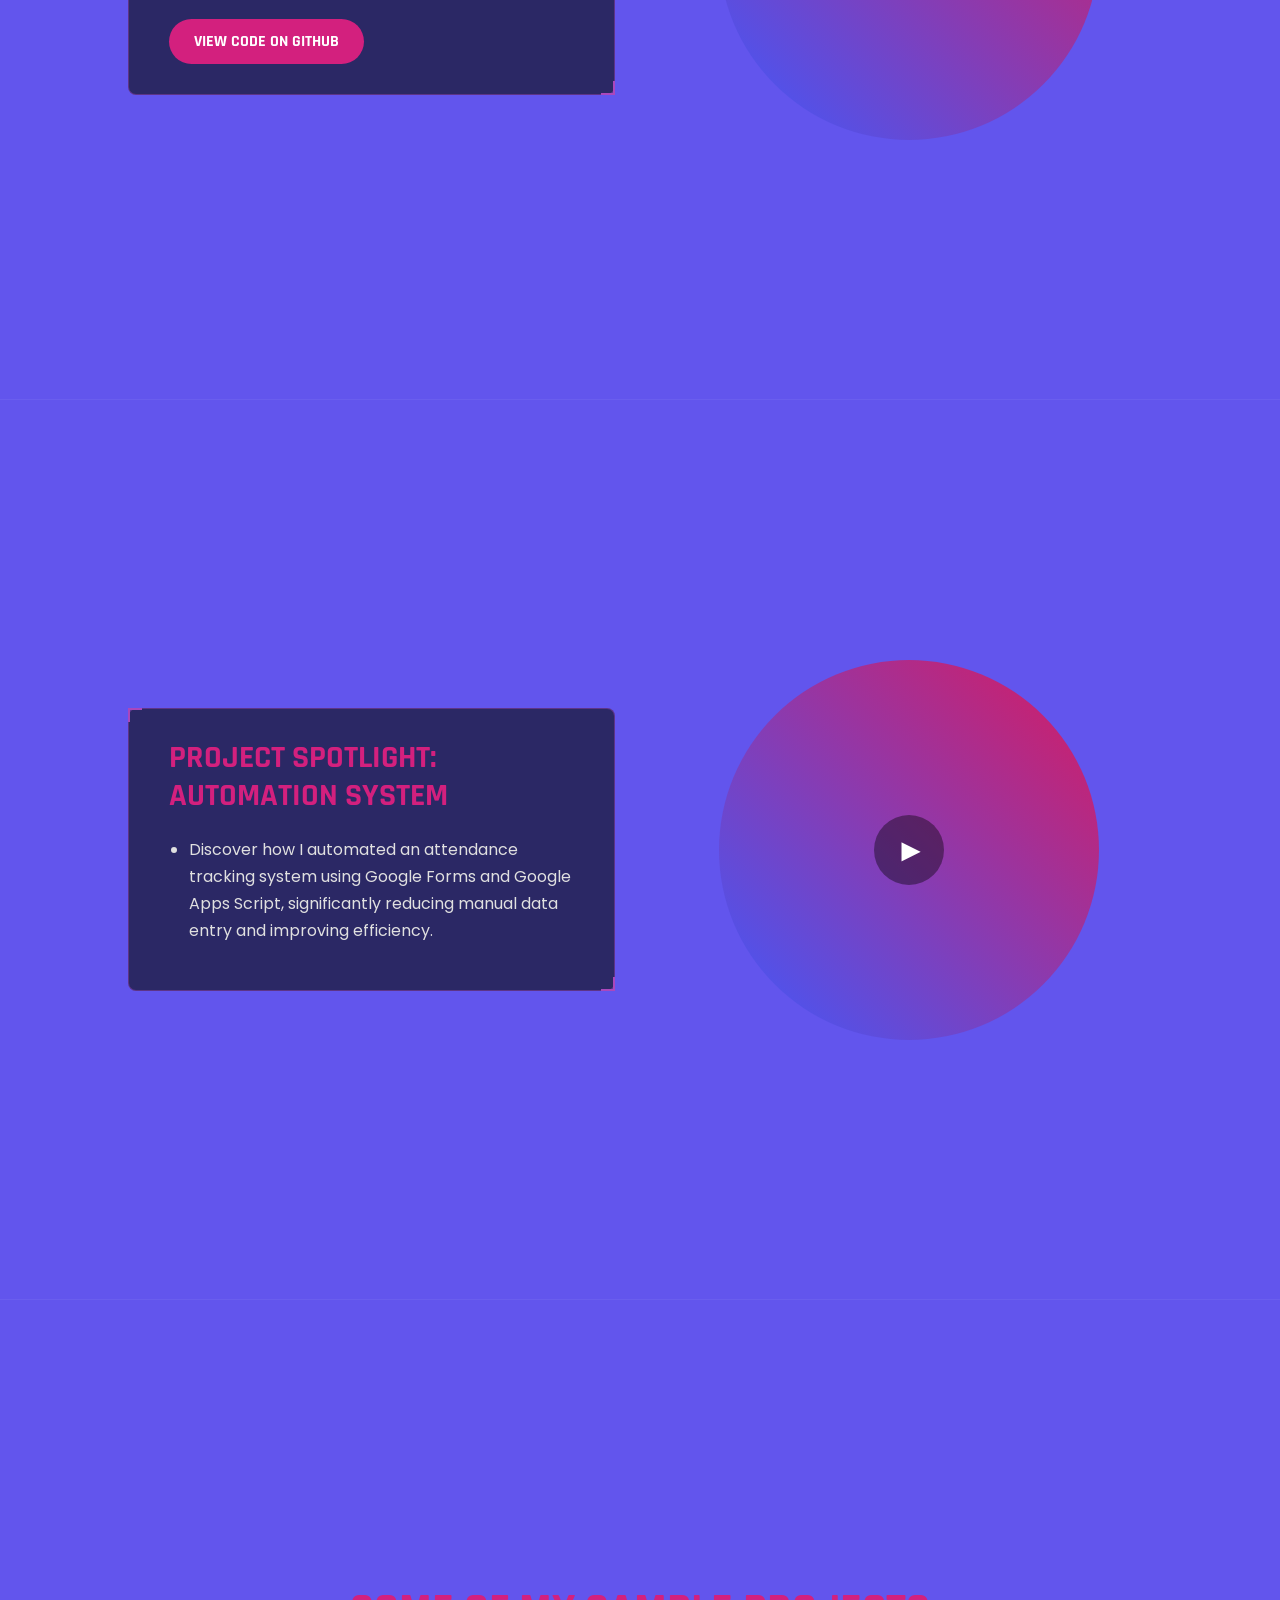
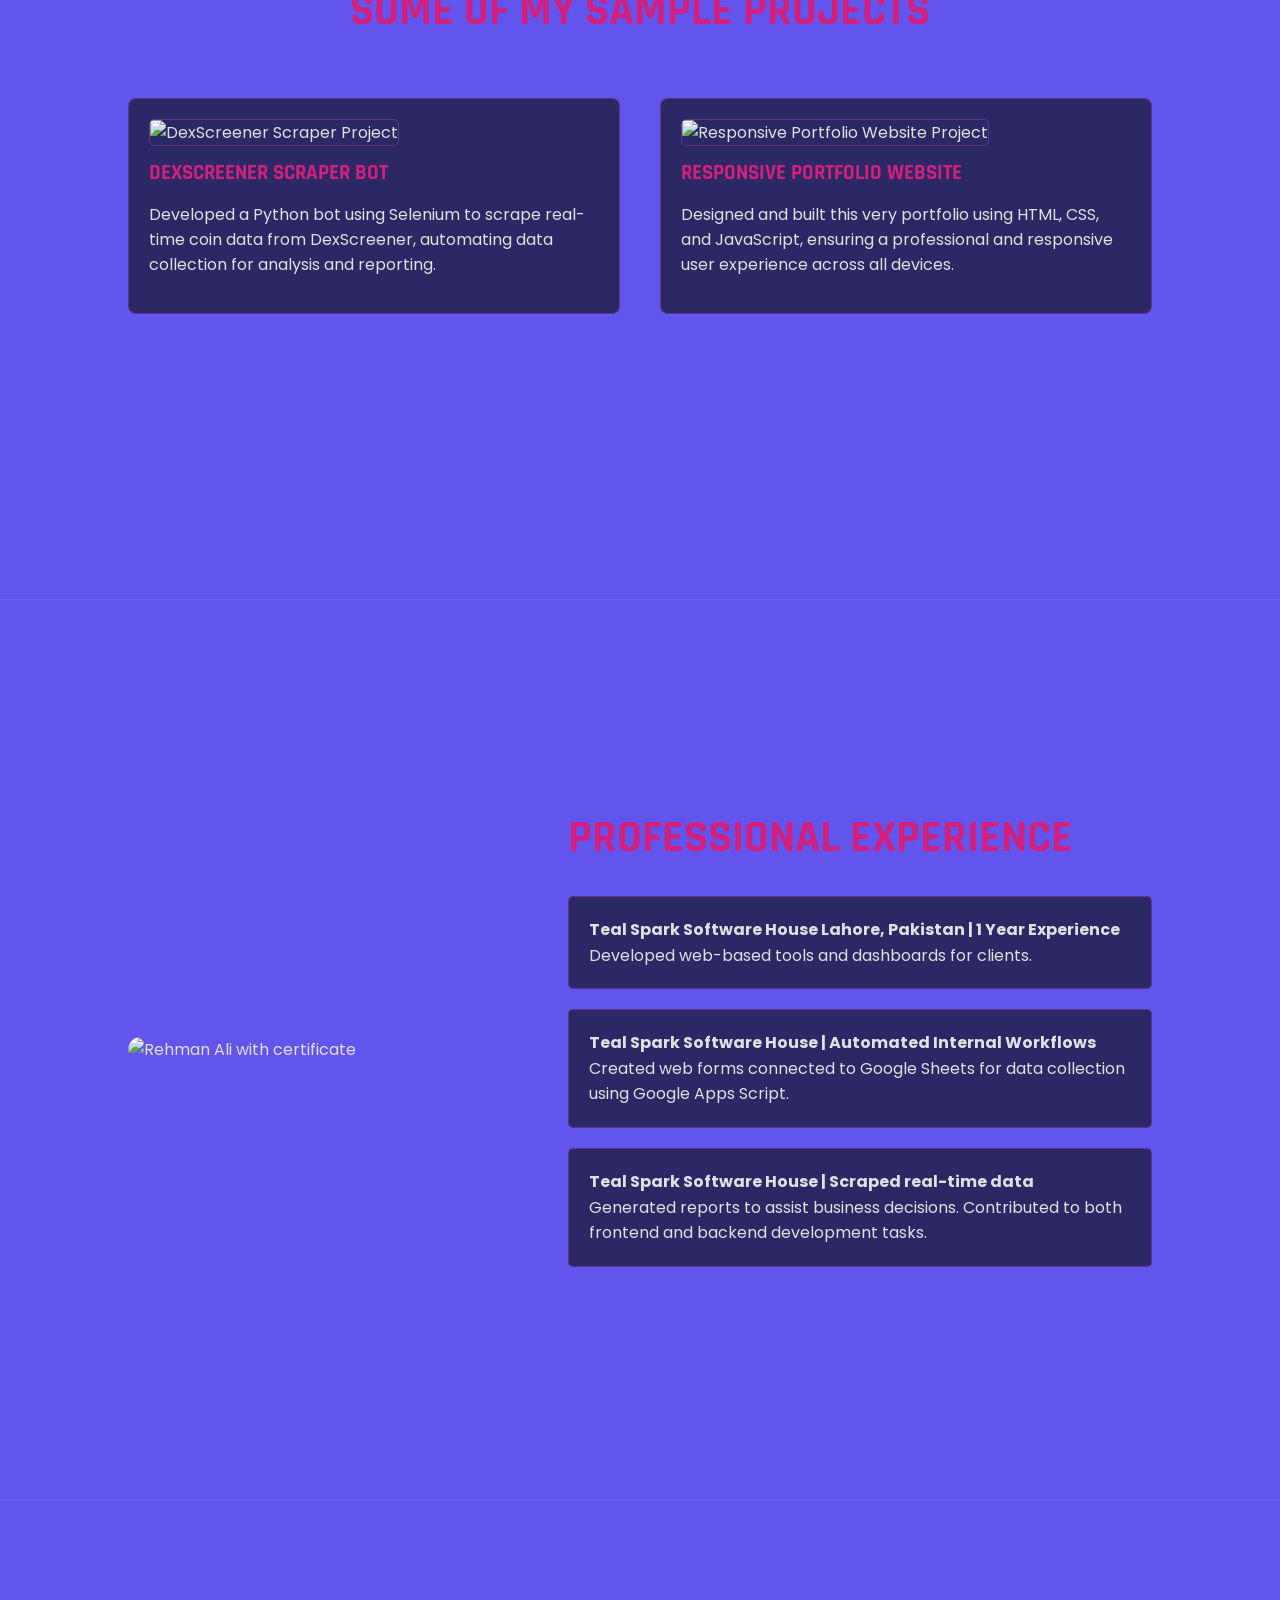
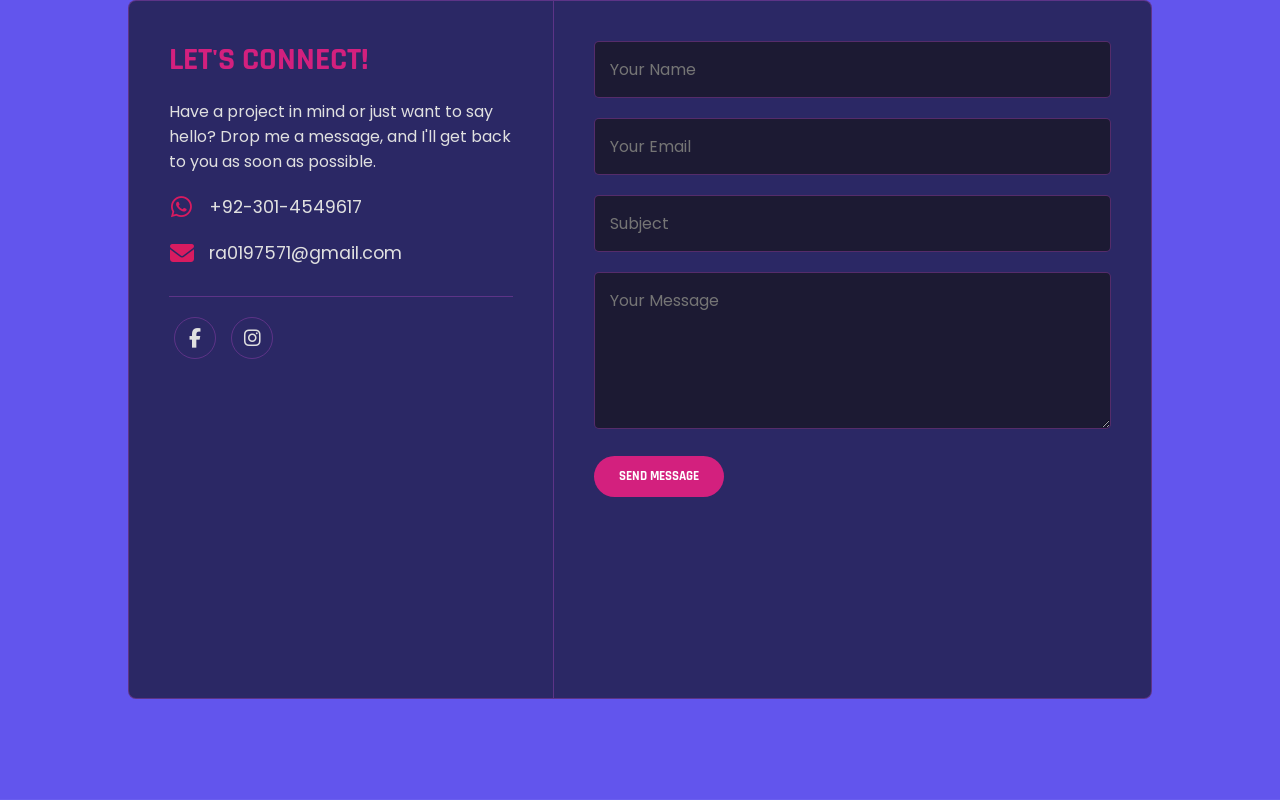
==== commit 96740d9c: "Added a dedicated tools page" ====
--- a/index.html
+++ b/index.html
@@ -62,55 +62,58 @@
     </section>
 
     <!-- SECTION 3: EXPERTISE (WITH TABS) -->
+   <!-- SECTION 3: EXPERTISE -->
     <section id="expertise" class="content-section">
     <div class="section-title" data-aos="fade-up">
         <h2>MY EXPERTISE & OFFERINGS</h2>
         <p>Helping businesses save time and money through smart automation and high-performance web solutions.</p>
     </div>
     <div class="expertise-cards">
-        <!-- Card 1 -->
+        <!-- Card 1: AI Lead Gen (Tumhara Naya Project) -->
         <div class="card" data-aos="fade-up" data-aos-delay="100">
             <i class="fas fa-spider" style="font-size: 2rem; color: #d3207e; margin-bottom: 15px;"></i>
-            <h3>WEB SCRAPING & DATA AUTOMATION</h3>
-            <p style="font-size: 0.9rem; color: #e0e0e0; margin-bottom: 20px;">
-                Extracting real-time data from complex sites (DexScreener, Social Media) using Python & Selenium. I automate data collection into clean Excel/CSV sheets.
+            <h3>AI LEAD GEN & SCRAPING</h3>
+            <p style="font-size: 0.9rem; color: #222; margin-bottom: 20px;">
+                Automated Python engine that scrapes B2B leads and uses Llama 3 AI to generate personalized sales pitches instantly.
             </p>
-            <a href="https://github.com/ra0197571" class="learn-more-btn">View Tools</a>
-        </div>
-
-        <!-- Card 2 -->
+            <a href="tools.html" target="_blank" class="learn-more-btn">View AI Tool</a>
+        </div>
+
+        <!-- Card 2: Google Apps Script -->
         <div class="card" data-aos="fade-up" data-aos-delay="200">
             <i class="fas fa-robot" style="font-size: 2rem; color: #d3207e; margin-bottom: 15px;"></i>
-            <h3>GOOGLE APPS SCRIPT & AUTOMATION</h3>
-            <p style="font-size: 0.9rem; color: #e0e0e0; margin-bottom: 20px;">
-                Connecting Google Sheets, Forms, and Gmail to build automated workflows. I create custom dashboards and auto-reporting tools that save 100+ manual hours.
+            <h3>GOOGLE APPS SCRIPT</h3>
+            <p style="font-size: 0.9rem; color: #222; margin-bottom: 20px;">
+                Connecting Google Sheets and Gmail to build full-auto outreach systems. I automate the boring stuff so you can focus on growth.
             </p>
-            <a href="https://github.com/ra0197571" class="learn-more-btn">View Workflows</a>
-        </div>
-
-        <!-- Card 3 -->
+            <a href="#featured-projects" class="learn-more-btn">View Workflows</a>
+        </div>
+
+        <!-- Card 3: Web Apps -->
         <div class="card" data-aos="fade-up" data-aos-delay="300">
             <i class="fas fa-code" style="font-size: 2rem; color: #d3207e; margin-bottom: 15px;"></i>
-            <h3>WEB APPLICATION DEVELOPMENT</h3>
-            <p style="font-size: 0.9rem; color: #e0e0e0; margin-bottom: 20px;">
-                Building responsive, fast, and modern front-end applications using HTML5, CSS3, and JavaScript. Focused on creating clean and user-friendly interfaces.
+            <h3>WEB DEVELOPMENT</h3>
+            <p style="font-size: 0.9rem; color: #222; margin-bottom: 20px;">
+                Building fast, responsive, and professional web applications using HTML, CSS, and JS to showcase digital tools.
             </p>
-            <a href="#featured-projects" class="learn-more-btn">See Projects</a>
+            <a href="#sample-projects" class="learn-more-btn">See Projects</a>
         </div>
     </div>
 </section>
+    
     
     <!-- SECTION 4: FEATURED PROJECTS -->
     <section id="featured-projects" class="content-section project-layout">
         <div class="text-container" data-aos="fade-right">
             <div class="bordered-box">
-                <h3>FEATURED PROJECTS</h3>
-                <p>Explore some of my key projects that showcase my skills in web scraping, automation, and web application development. Each project is designed to solve real-world problems efficiently.</p>
-                <a href="#sample-projects" class="learn-more-btn pink">View Projects</a>
+                <h3>🚀 AI OUTREACH ENGINE</h3>
+                <p>I built a powerful automation tool that finds business leads and uses <b>Llama 3 AI (via Groq)</b> to write custom emails. This replaces hours of manual research with one Python script.</p>
+                <a href="https://github.com/ra0197571/AI-Lead-Gen-Outreach" target="_blank" class="learn-more-btn pink">View Code on GitHub</a>
             </div>
         </div>
         <div class="visual-container" data-aos="fade-left">
             <div class="video-circle">
+                <!-- Is video ki jagah tum apni screen recording dalo ge kal -->
                 <video autoplay muted loop playsinline src="images/10822-226624975.mp4"></video>
                 <div class="play-icon">►</div>
             </div>
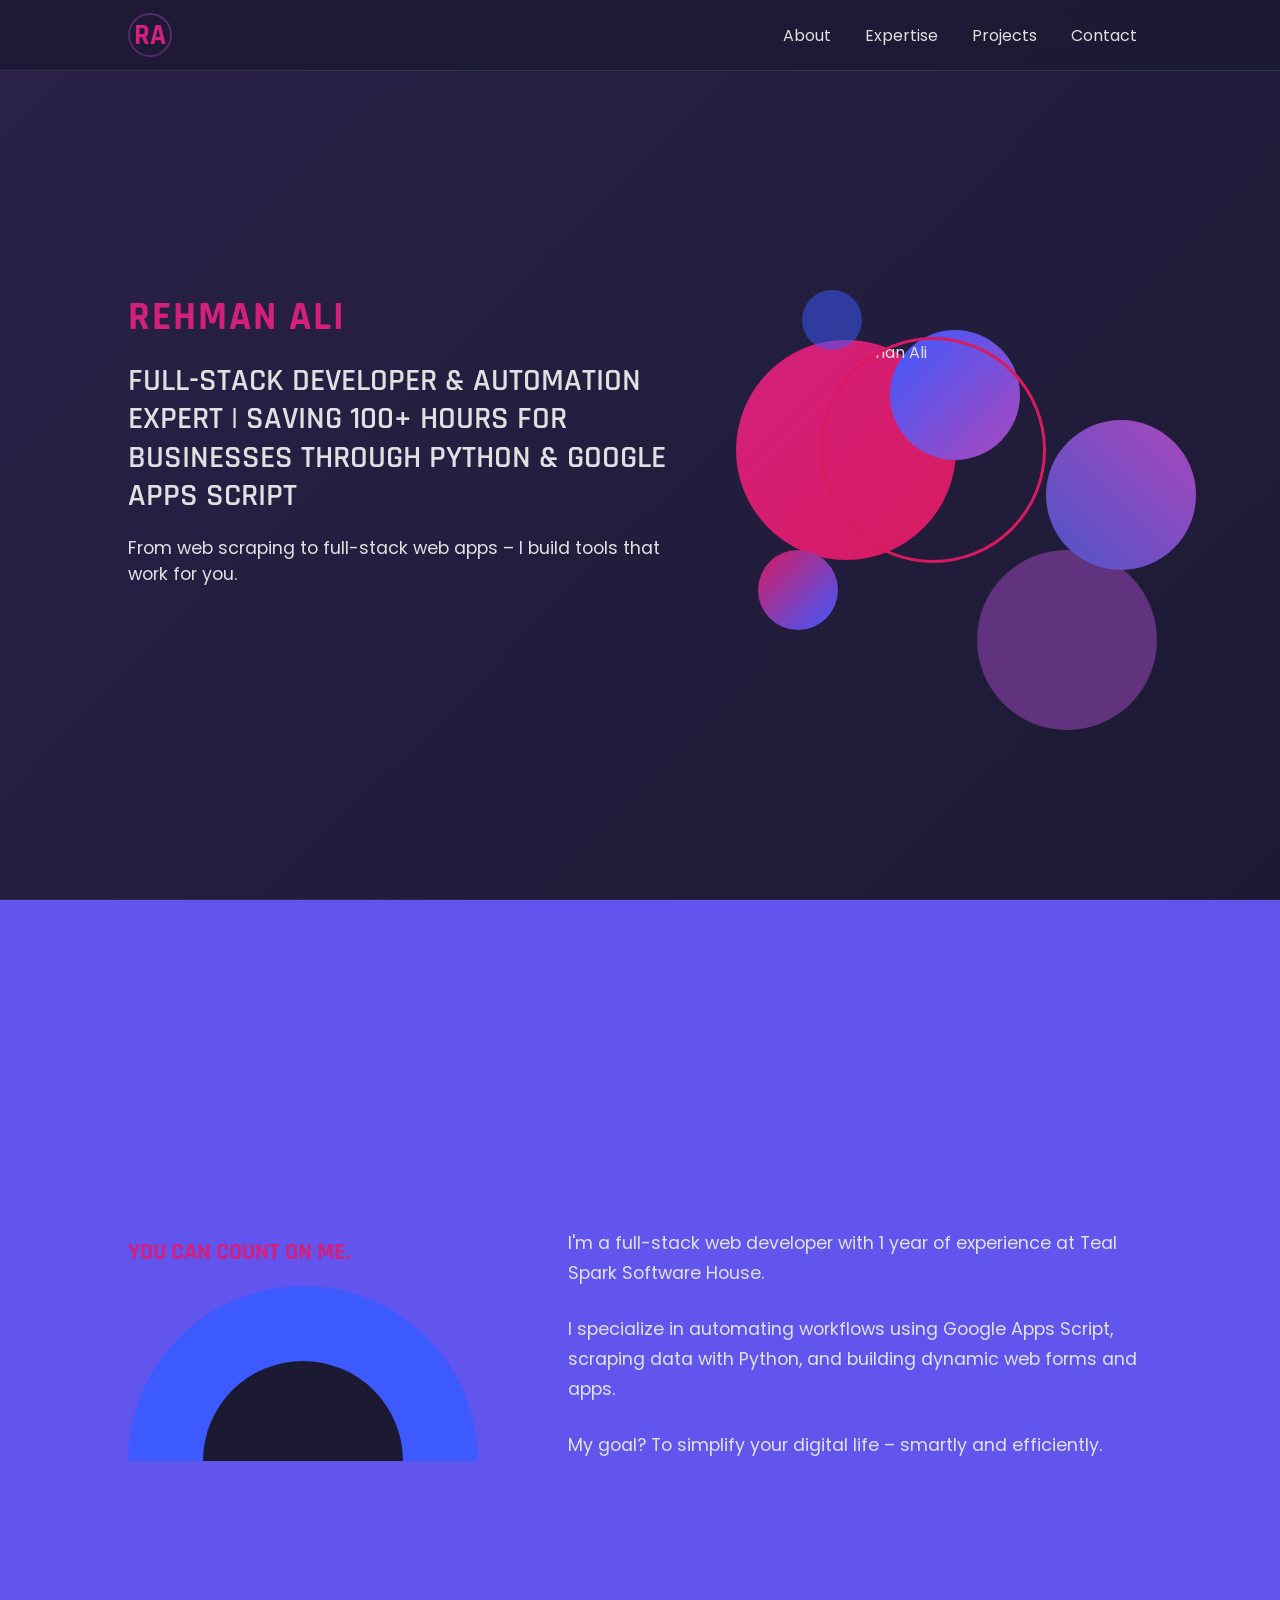
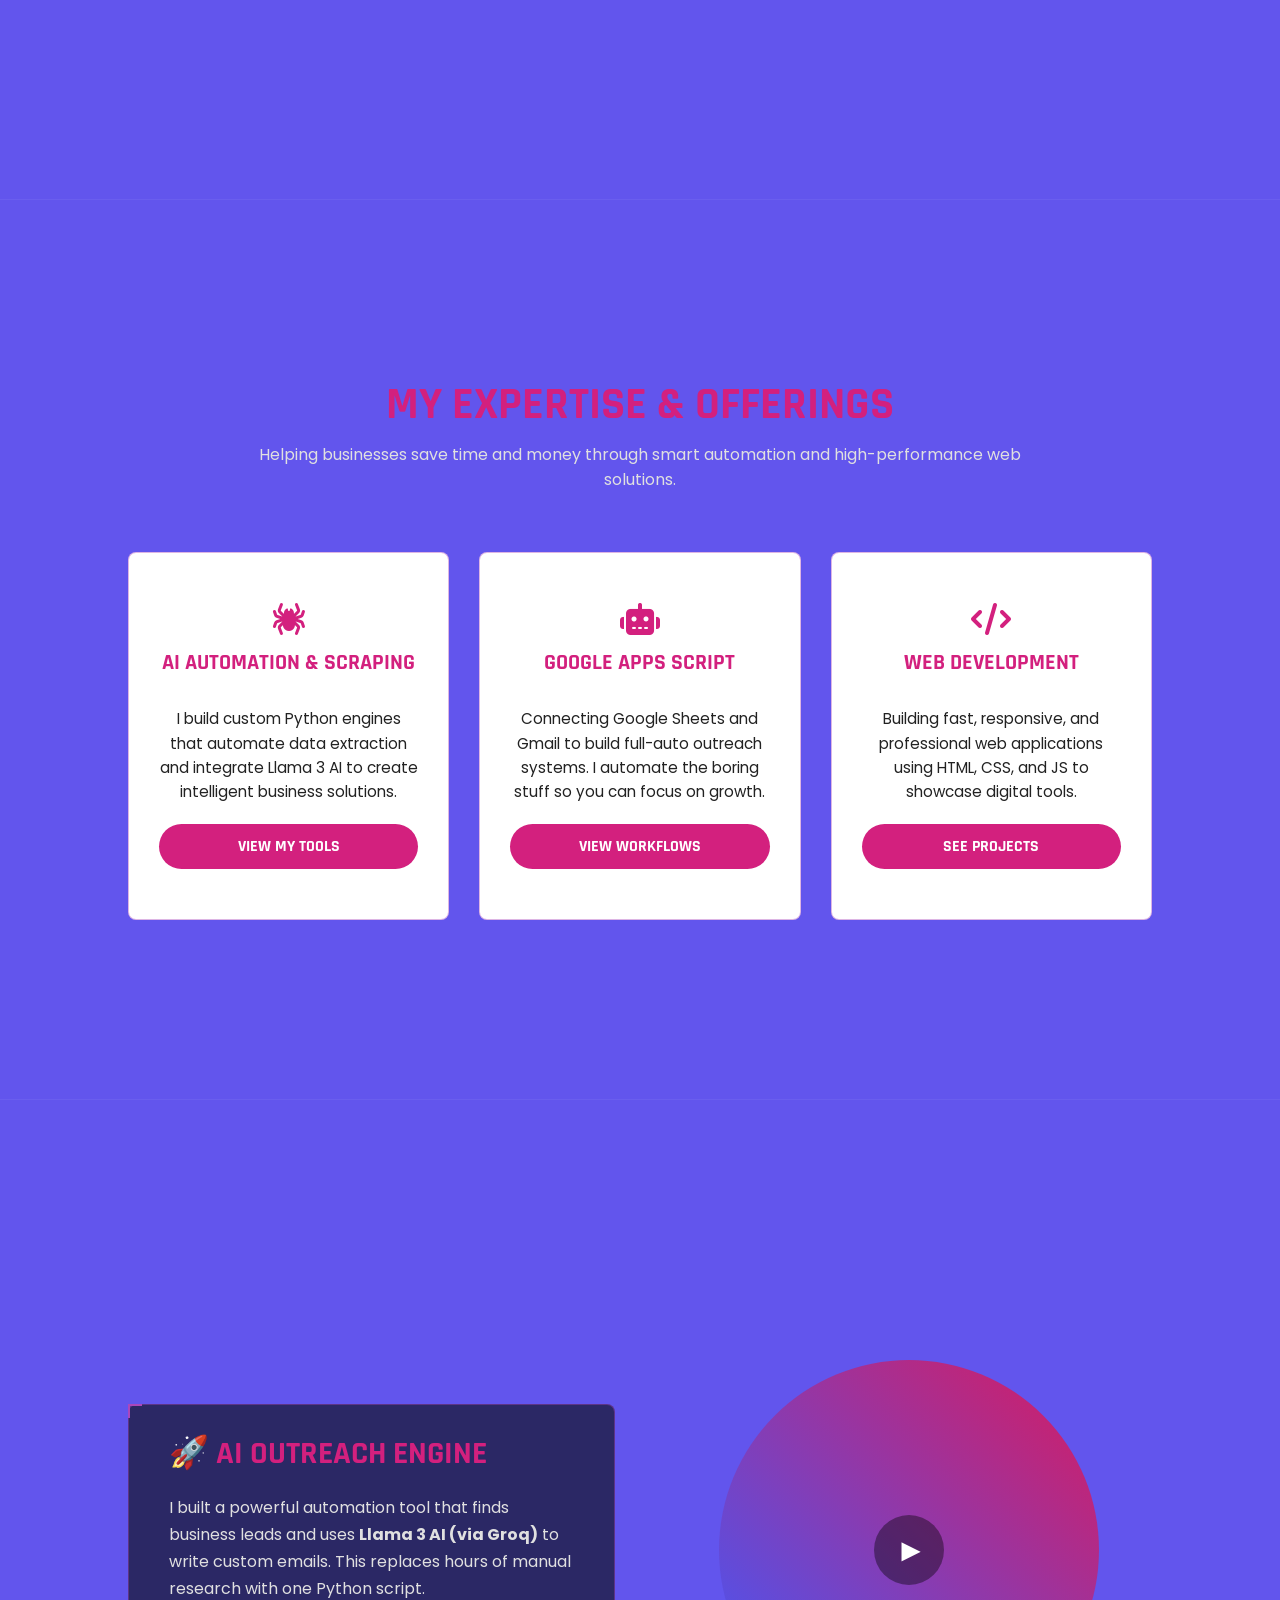
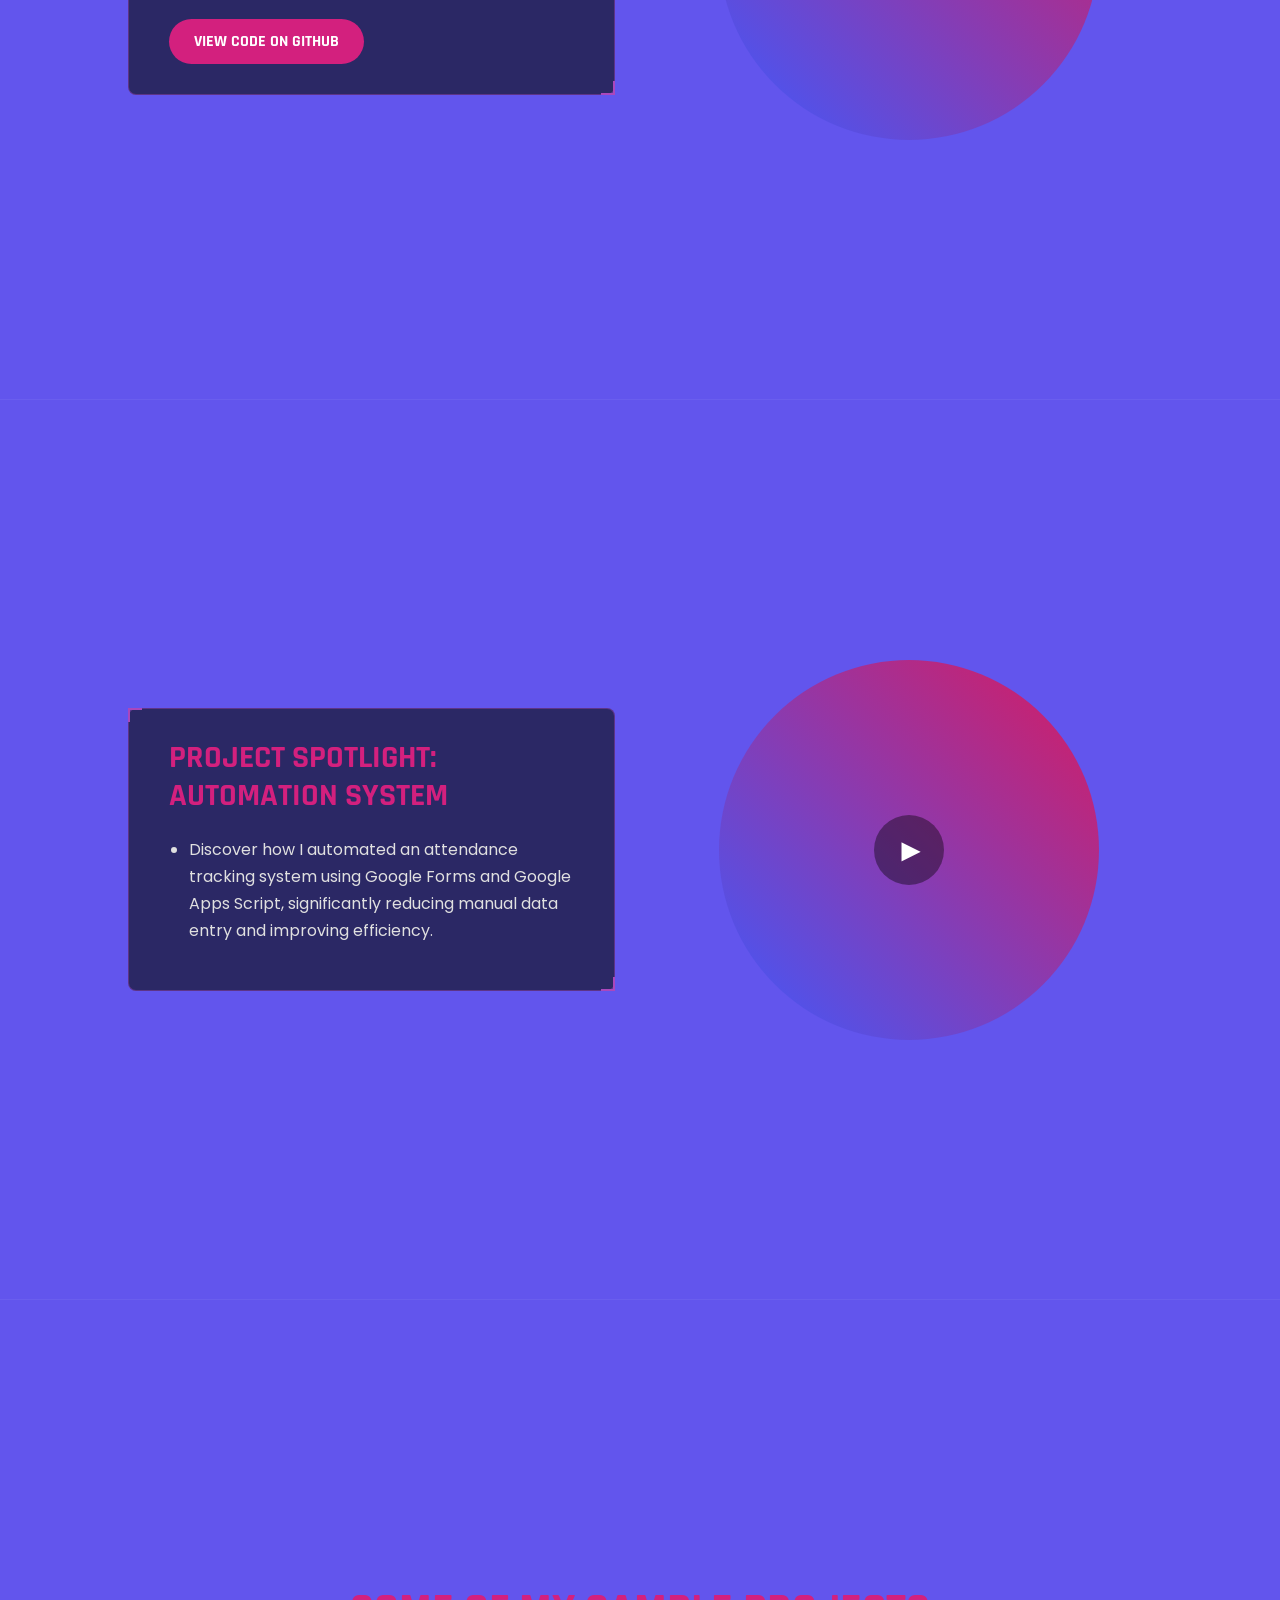
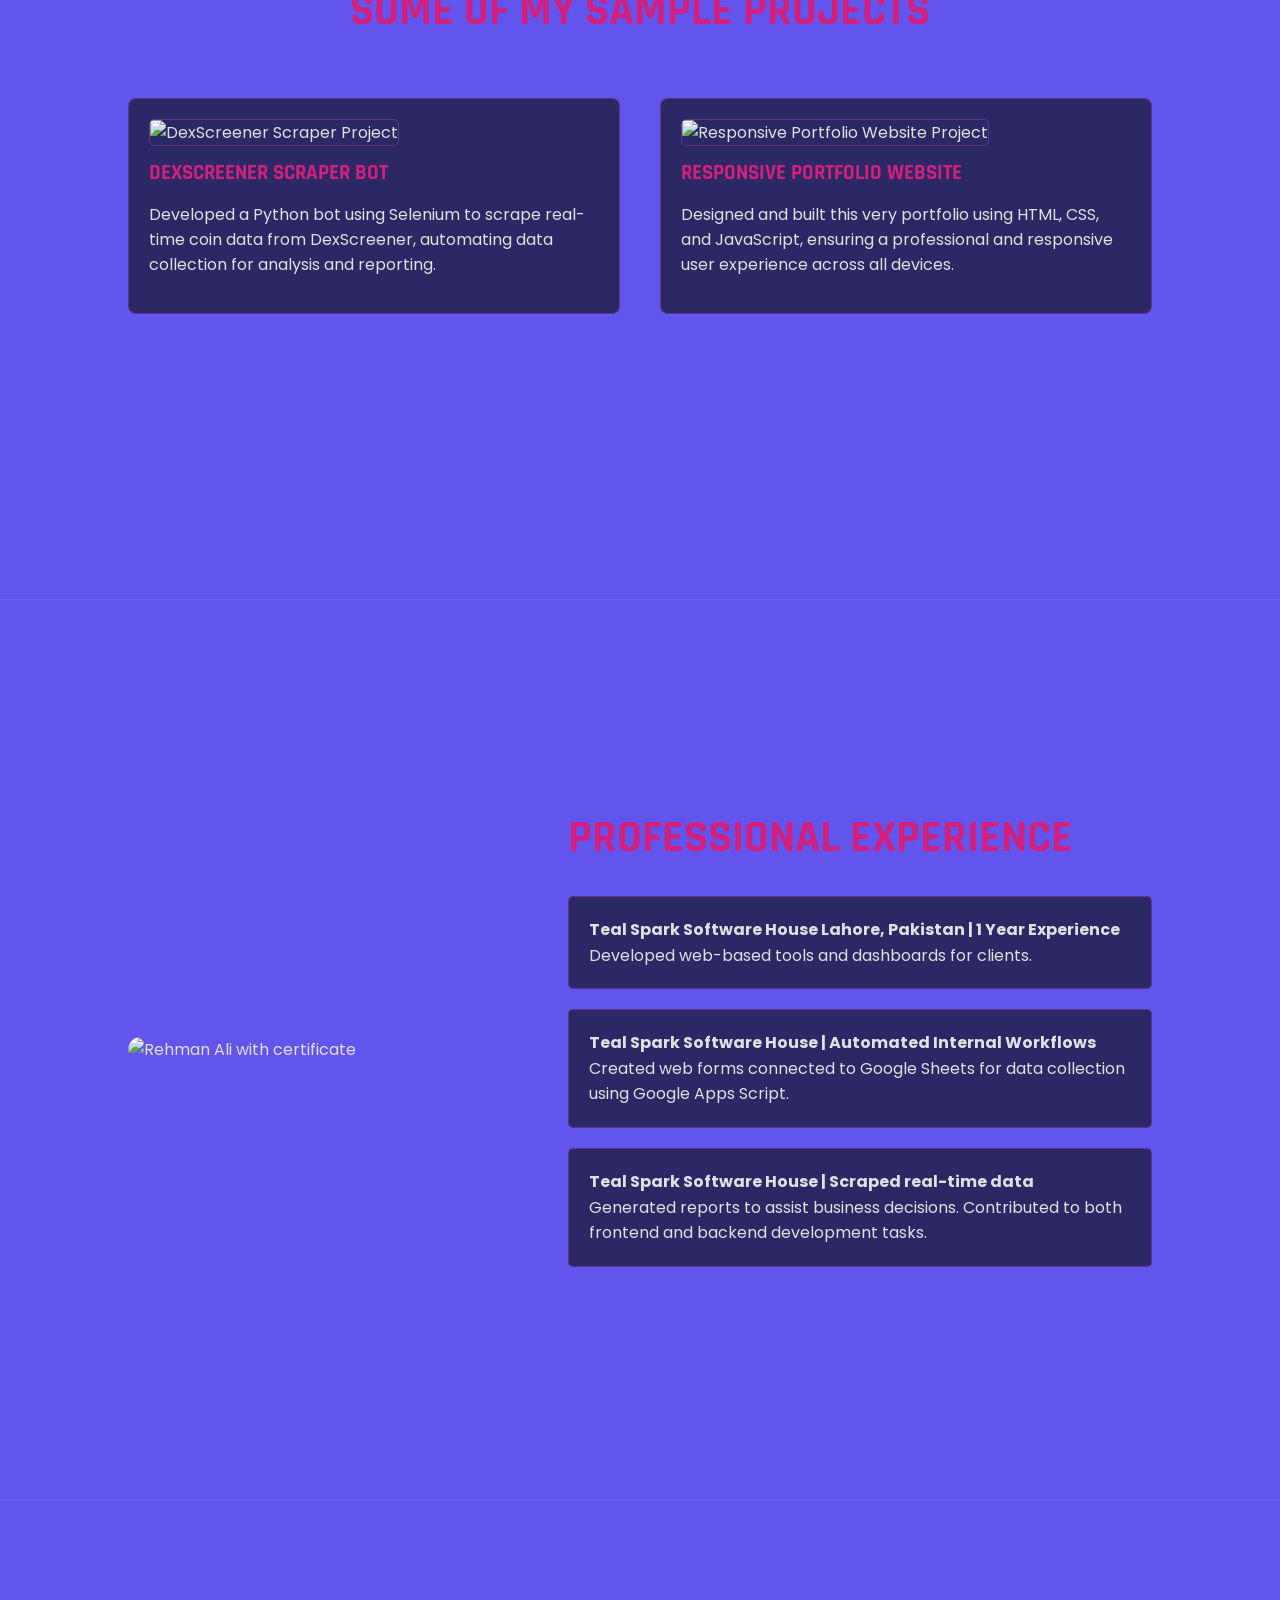
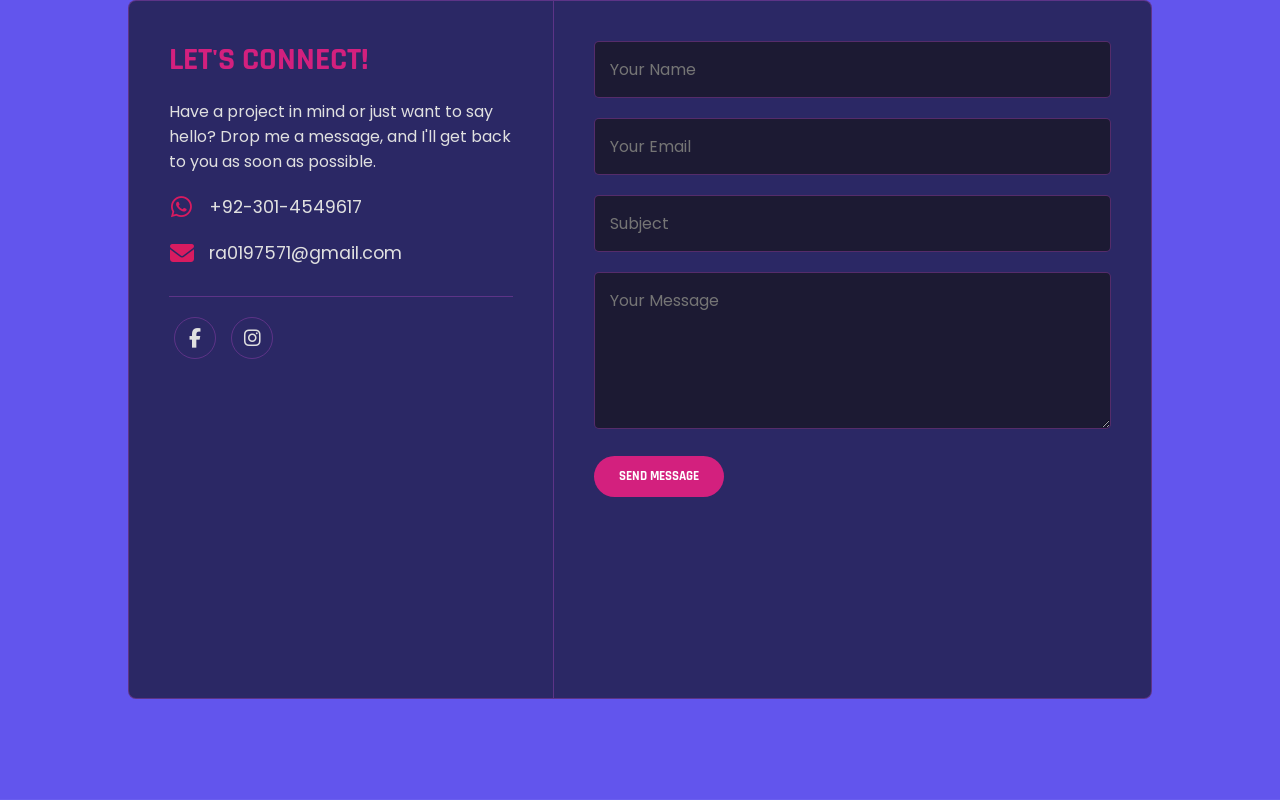
==== commit 4e5a284b: "Updated expertise card and linked to tools page" ====
--- a/index.html
+++ b/index.html
@@ -72,11 +72,10 @@
         <!-- Card 1: AI Lead Gen (Tumhara Naya Project) -->
         <div class="card" data-aos="fade-up" data-aos-delay="100">
             <i class="fas fa-spider" style="font-size: 2rem; color: #d3207e; margin-bottom: 15px;"></i>
-            <h3>AI LEAD GEN & SCRAPING</h3>
+            <h3>AI AUTOMATION & SCRAPING</h3>
             <p style="font-size: 0.9rem; color: #222; margin-bottom: 20px;">
-                Automated Python engine that scrapes B2B leads and uses Llama 3 AI to generate personalized sales pitches instantly.
-            </p>
-            <a href="tools.html" target="_blank" class="learn-more-btn">View AI Tool</a>
+               I build custom Python engines that automate data extraction and integrate Llama 3 AI to create intelligent business solutions.</p>
+            <a href="tools.html" target="_blank" class="learn-more-btn">VIEW MY TOOLS</a>
         </div>
 
         <!-- Card 2: Google Apps Script -->
